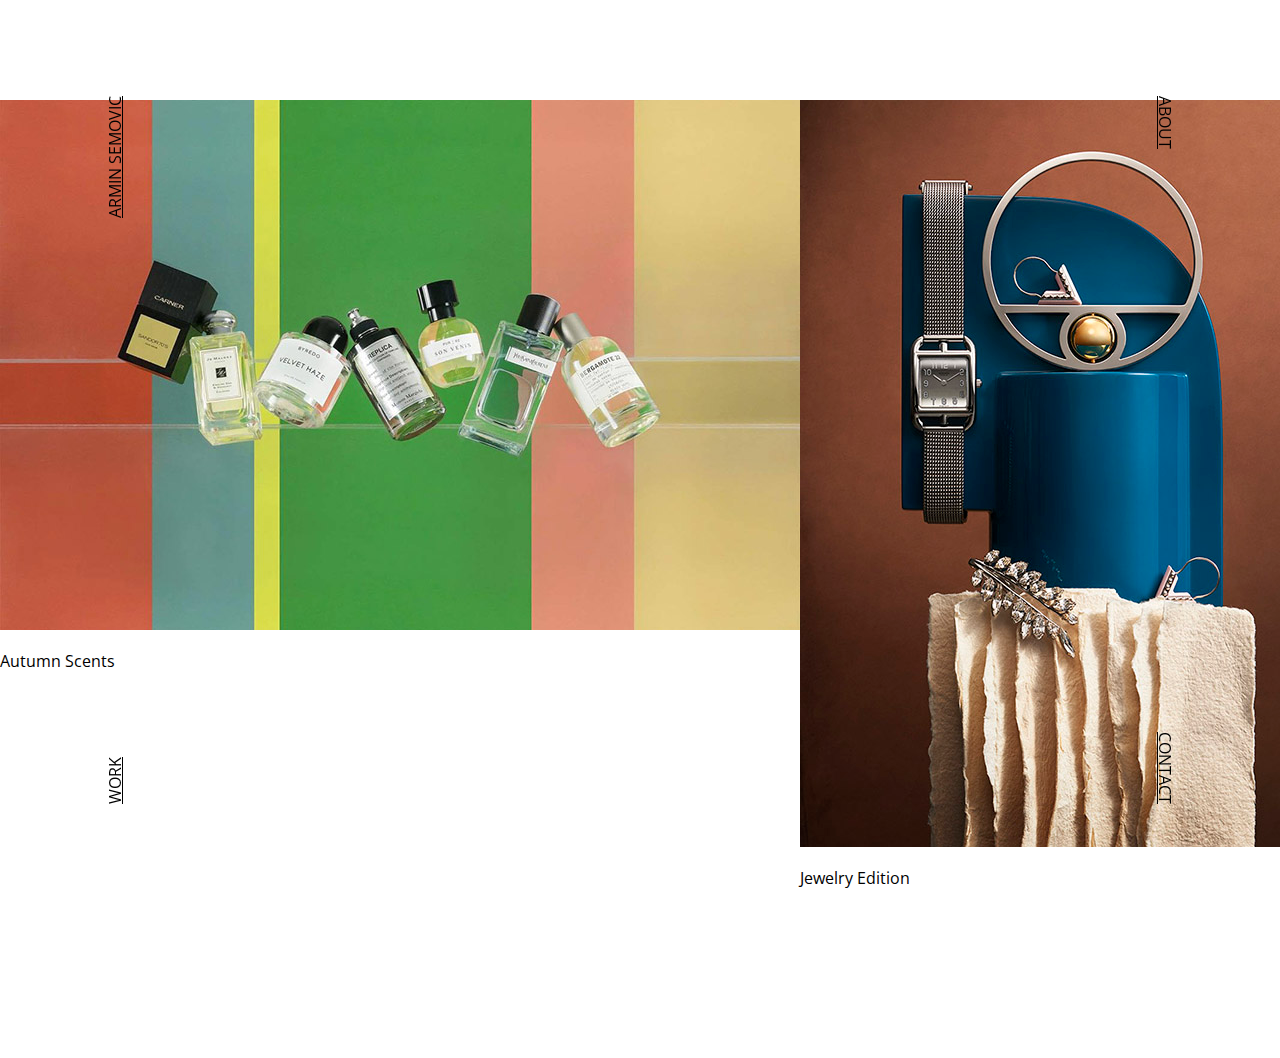
==== work.html @ 5b2fdc58 "Fixed navlinks and tried out sidescroll gallery" ====
<!DOCTYPE html>
<html lang="en">
<head>
  <meta charset="UTF-8">
  <meta name="viewport" content="width=device-width, initial-scale=1.0">
  <meta http-equiv="X-UA-Compatible" content="ie=edge">
  <title>Armin Semovic - work</title>

   <!-- Garamond font from google -->
  <link href="https://fonts.googleapis.com/css?family=Cormorant+Garamond|Open+Sans" rel="stylesheet">

  <!-- Font Awesome for icons -->
  <link rel="stylesheet" href="https://use.fontawesome.com/releases/v5.7.1/css/all.css" integrity="sha384-fnmOCqbTlWIlj8LyTjo7mOUStjsKC4pOpQbqyi7RrhN7udi9RwhKkMHpvLbHG9Sr" crossorigin="anonymous">

  <link rel="icon" type="image/png" sizes="16x16" href="images/favicon-16x16.png">
  <link rel="stylesheet" href="css/style.css">
</head>

<body class="light">
  <header>
    <div class="navbar-mobile light"> <!-- MOBILE NAVBAR -->
      <div class="logo">
        <h1>A.S.</h1>
      </div>

      <div class="hamburger">
        <object type="image/svg+xml" data="svg/hamburger_nav.svg">Your browser does not support SVGs</object>
      </div>
    </div>
	
    <div class="navbar-desktop"> <!-- DESKTOP NAVBAR -->
      <div class="nav-home">
        <a href="index.html">ARMIN SEMOVIC</a> 
      </div>
      <div class="nav-work">
        <a href="work.html">WORK</a> 
      </div>
      <div class="nav-about">
        <a href="index.html">ABOUT</a> 
      </div>
      <div class="nav-contact">
        <a href="index.html">CONTACT</a> 
      </div>
    </div>
  </header>

  <main>

    <div class="gallery">
      <div class="gallery-image">
        <img src="images/parfume_bottles.png" alt="Perfume bottles">
        <p>Autumn Scents</p>
      </div>

      <div class="gallery-image">
        <img src="images/1806_Plaza16486.jpg" alt="Display of jewelry">
        <p>Jewelry Edition</p>
      </div>

      <div class="gallery-image">
        <img src="images/cover_grroming.png" alt="Grooming handsome man">
        <p>The Skin You're In</p>
      </div>

      <div class="gallery-image">
        <img src="images/winter_products 2.png" alt="Winter products">
        <p>Winter Essentials</p>
      </div>

      <div class="gallery-image">
        <img src="" alt="">
        <p></p>
      </div>

      <div class="gallery-image">
        <img src="" alt="">
        <p></p>
      </div>

      <div class="gallery-image">
        <img src="" alt="">
        <p></p>
      </div>

      <div class="gallery-image">
        <img src="" alt="">
        <p></p>
      </div>
    </div>

    <section> <!--DESKTOP ONLY-->
      <div>
        <div></div>
        <div></div>
        <div></div>
        <div></div>
        <div></div>
      </div>
    </section>

    <section> <!--DESKTOP ONLY-->
      <div>
        <div></div>
        <div></div>
        <div></div>
        <div></div>
      </div>
    </section>

  </main>
</body>
</html>
---- css/style.css ----
.dark h1, .dark h2, .dark h3, .dark h4 {
  color: #ffffff;
  font-family: "Cormorant Garamond", serif;
  margin: 0;
}
.dark p, .dark a {
  color: #ffffff;
  font-family: "Open Sans", sans-serif;
}

.light h1, .light h2, .light h3, .light h4 {
  color: #000000;
  font-family: "Cormorant Garamond", serif;
  margin: 0;
}
.light p, .light a {
  color: #000000;
  font-family: "Open Sans", sans-serif;
}

.namesplash {
  display: none;
  font-size: 4rem;
  margin: 400px auto 600px;
  text-align: center;
}
.namesplash .subsplash {
  font-size: 1rem;
}

.image-caption {
  align-items: center;
  background-color: rgba(0, 0, 0, 0.6);
  display: flex;
  justify-content: center;
  position: absolute;
  top: 50%;
  left: 7.5%;
  line-height: 4rem;
  width: 85%;
}
.image-caption h2 {
  font-size: 2.5rem;
  text-align: center;
}

.text-block {
  margin: 200px 3rem 100px;
}
.text-block .sub-heading {
  font-size: 2rem;
}

.contact-info {
  margin: 50px 0;
  text-align: center;
}

.contact {
  margin-bottom: 40px;
}

.contact-miniheading {
  font-size: 1.3rem;
}

.contact-prompt {
  display: none;
}

i.fab.fa-instagram {
  color: #ffffff;
  font-size: 2rem;
  margin: 0.5rem;
}

.dark {
  background: url(../images/leather_background.jpg) center fixed;
  background-size: cover;
}

.captioned-image {
  margin-bottom: 150px;
  position: relative;
  text-align: center;
  width: 100%;
}
.captioned-image img {
  width: 100%;
}

.contact-image {
  margin: 0 auto;
  width: 55%;
}
.contact-image img {
  height: 100%;
  width: 100%;
}

.gallery {
  display: flex;
  flex-wrap: nowrap;
  overflow-x: auto;
}
.gallery .galleryimage {
  flex: 0 0 auto;
}

.navbar-mobile {
  background-color: black;
  display: flex;
  align-items: flex-end;
  justify-content: space-between;
  height: 150px;
}
.navbar-mobile .logo {
  font-size: 1.2rem;
  padding: 1rem 0.8rem;
}
.navbar-mobile .hamburger {
  filter: invert(1);
  height: 70px;
  width: 70px;
  padding: 0 0.1rem;
}

.navbar-mobile.light {
  background-color: white;
}
.navbar-mobile.light .hamburger {
  filter: invert(0);
}

.navbar-desktop {
  display: none;
}
.navbar-desktop div {
  margin: 0;
  position: fixed;
  width: 150px;
}

.nav-home {
  transform: rotate(270deg);
  top: 160px;
  left: 40px;
  text-align: right;
}

.nav-about {
  transform: rotate(90deg);
  top: 160px;
  right: 40px;
  text-align: left;
}

.nav-work {
  transform: rotate(270deg);
  bottom: 160px;
  left: 40px;
  text-align: left;
}

.nav-contact {
  transform: rotate(90deg);
  bottom: 160px;
  right: 40px;
  text-align: right;
}

body {
  margin: 0;
}

main {
  width: 100%;
}

@media (min-width: 768px) {
  main {
    padding-top: 100px;
  }

  .navbar-mobile {
    padding: 0 2%;
  }

  .image-caption {
    left: 12.5%;
    width: 75%;
  }
  .image-caption h2 {
    font-size: 2.8rem;
  }

  .captioned-image {
    width: 55%;
    margin: 0 auto 150px;
  }

  .contact-info {
    margin: 20px auto 100px;
  }

  .contact-image {
    width: 55%;
  }

  .text-block {
    display: flex;
    flex-wrap: wrap;
    margin: 100px auto;
    width: 55%;
  }
  .text-block .sub-heading {
    font-size: 2rem;
    width: 100%;
  }
  .text-block .bio {
    width: 60%;
  }
  .text-block .clients {
    margin-left: 10%;
    width: 30%;
  }

  .contact-info .contact-miniheading {
    font-size: 1.6rem;
  }
}
@media (min-width: 1200px) {
  .logo, .hamburger {
    display: none !important;
  }

  .navbar-mobile {
    display: none;
  }

  .navbar-desktop {
    display: block;
  }

  .namesplash {
    display: block;
  }

  .arrowdown {
    display: block;
    margin: 200px auto 0;
    width: 200px;
  }

  .captioned-image {
    width: 35%;
    margin: 0 auto 220px;
  }

  .contact-image {
    display: none;
  }

  .contact-prompt {
    display: block;
  }
}

/*# sourceMappingURL=style.css.map */
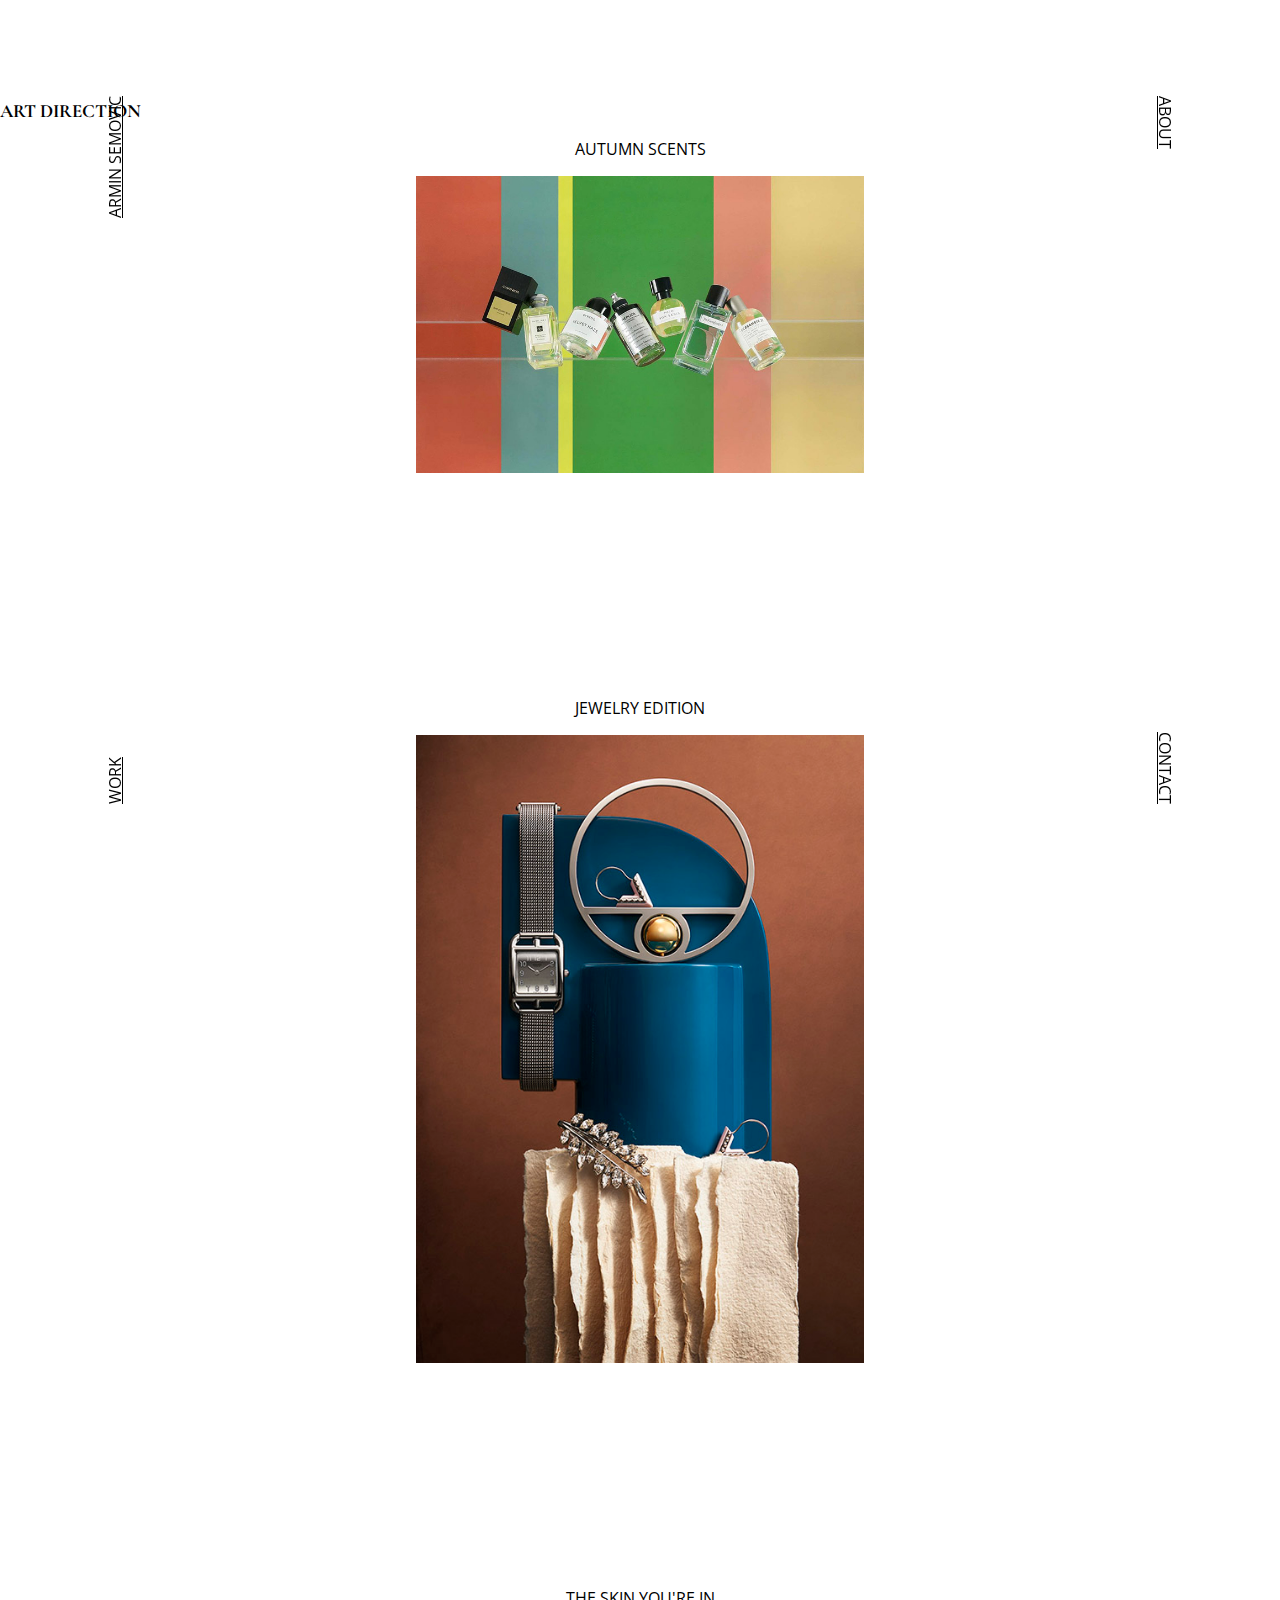
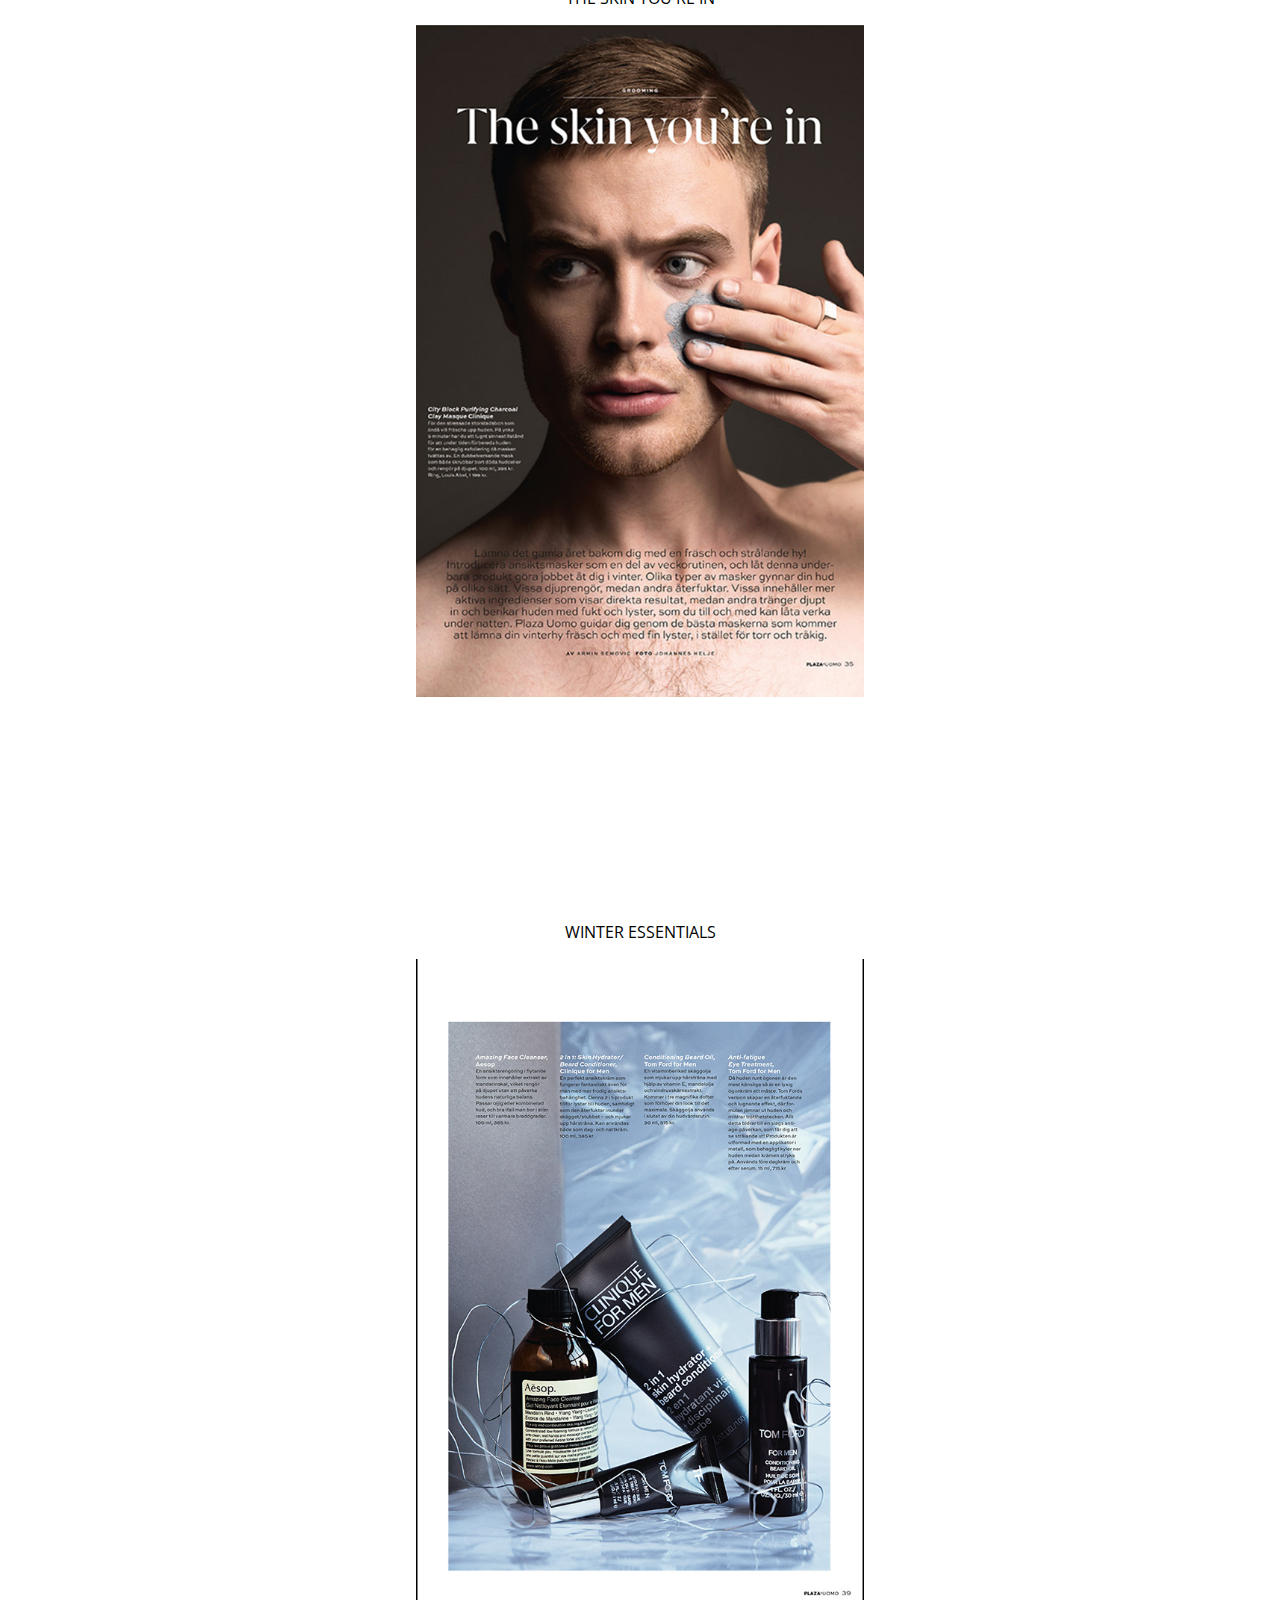
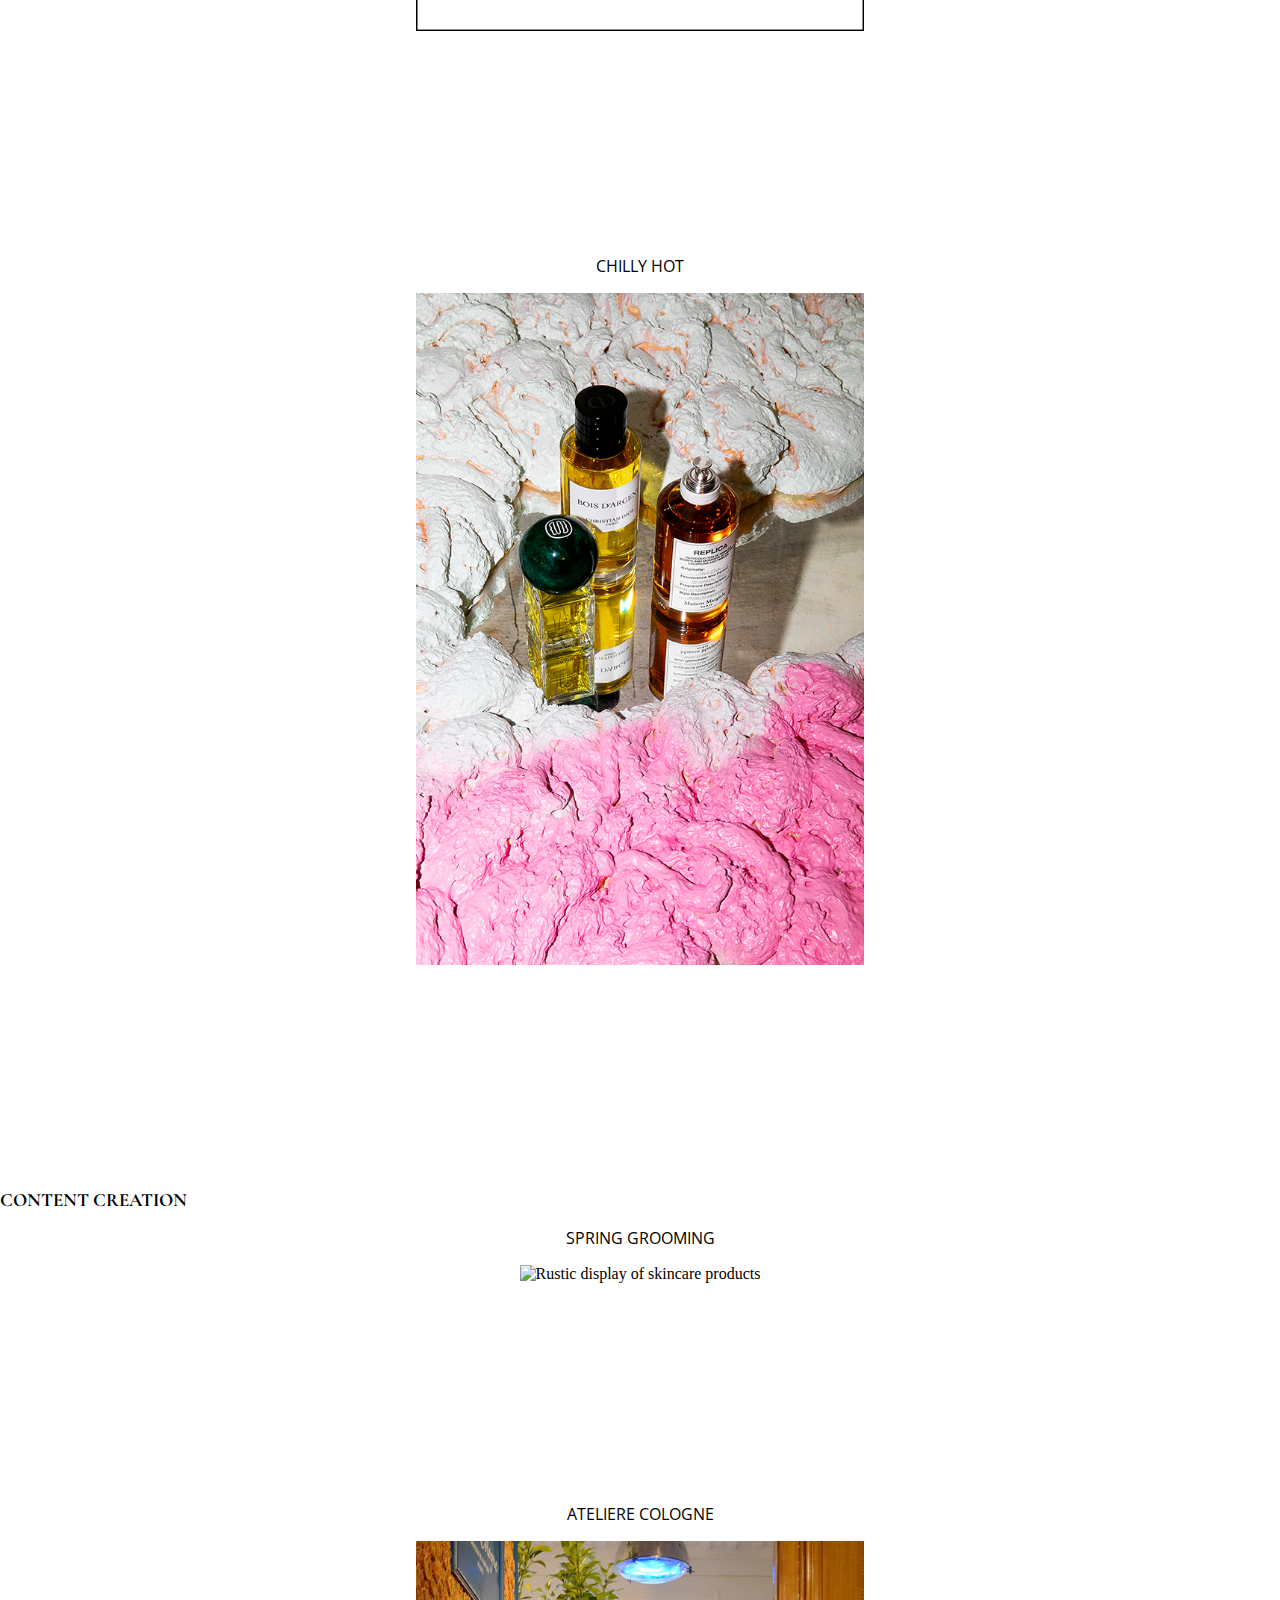
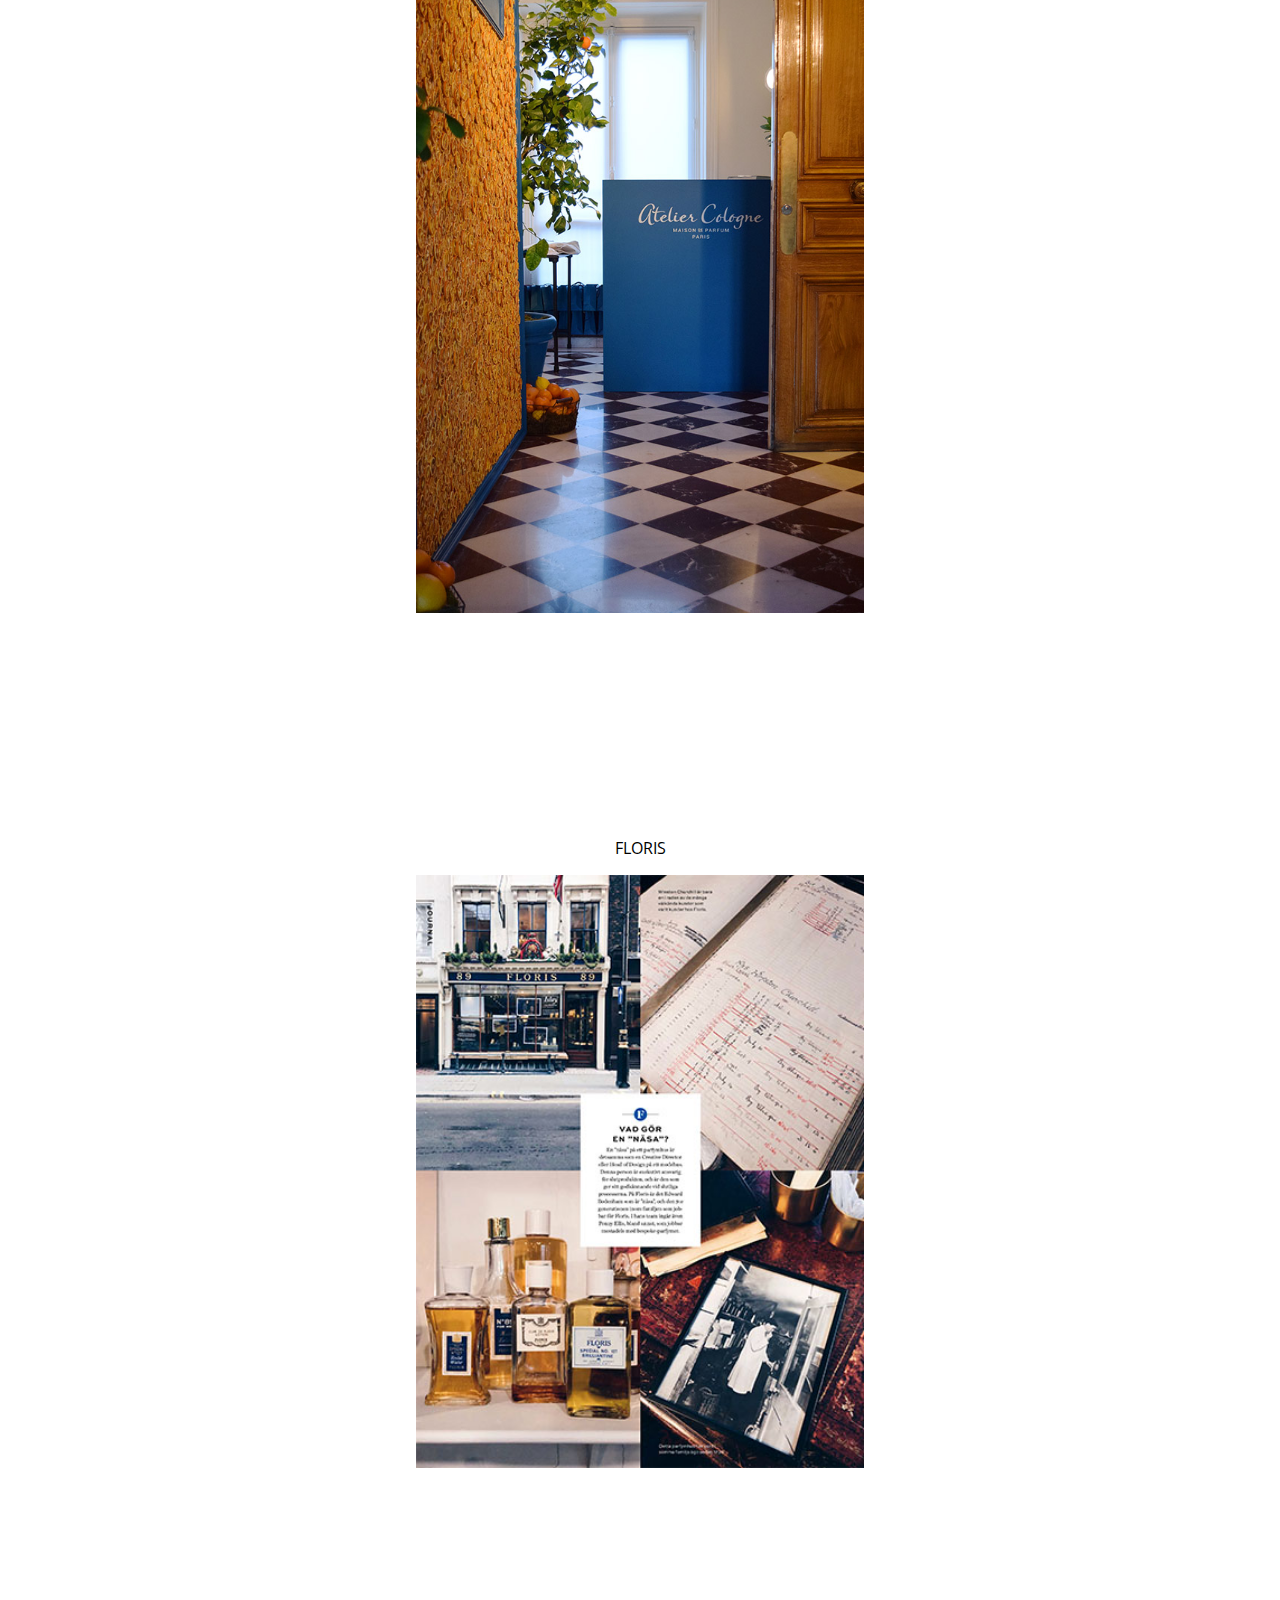
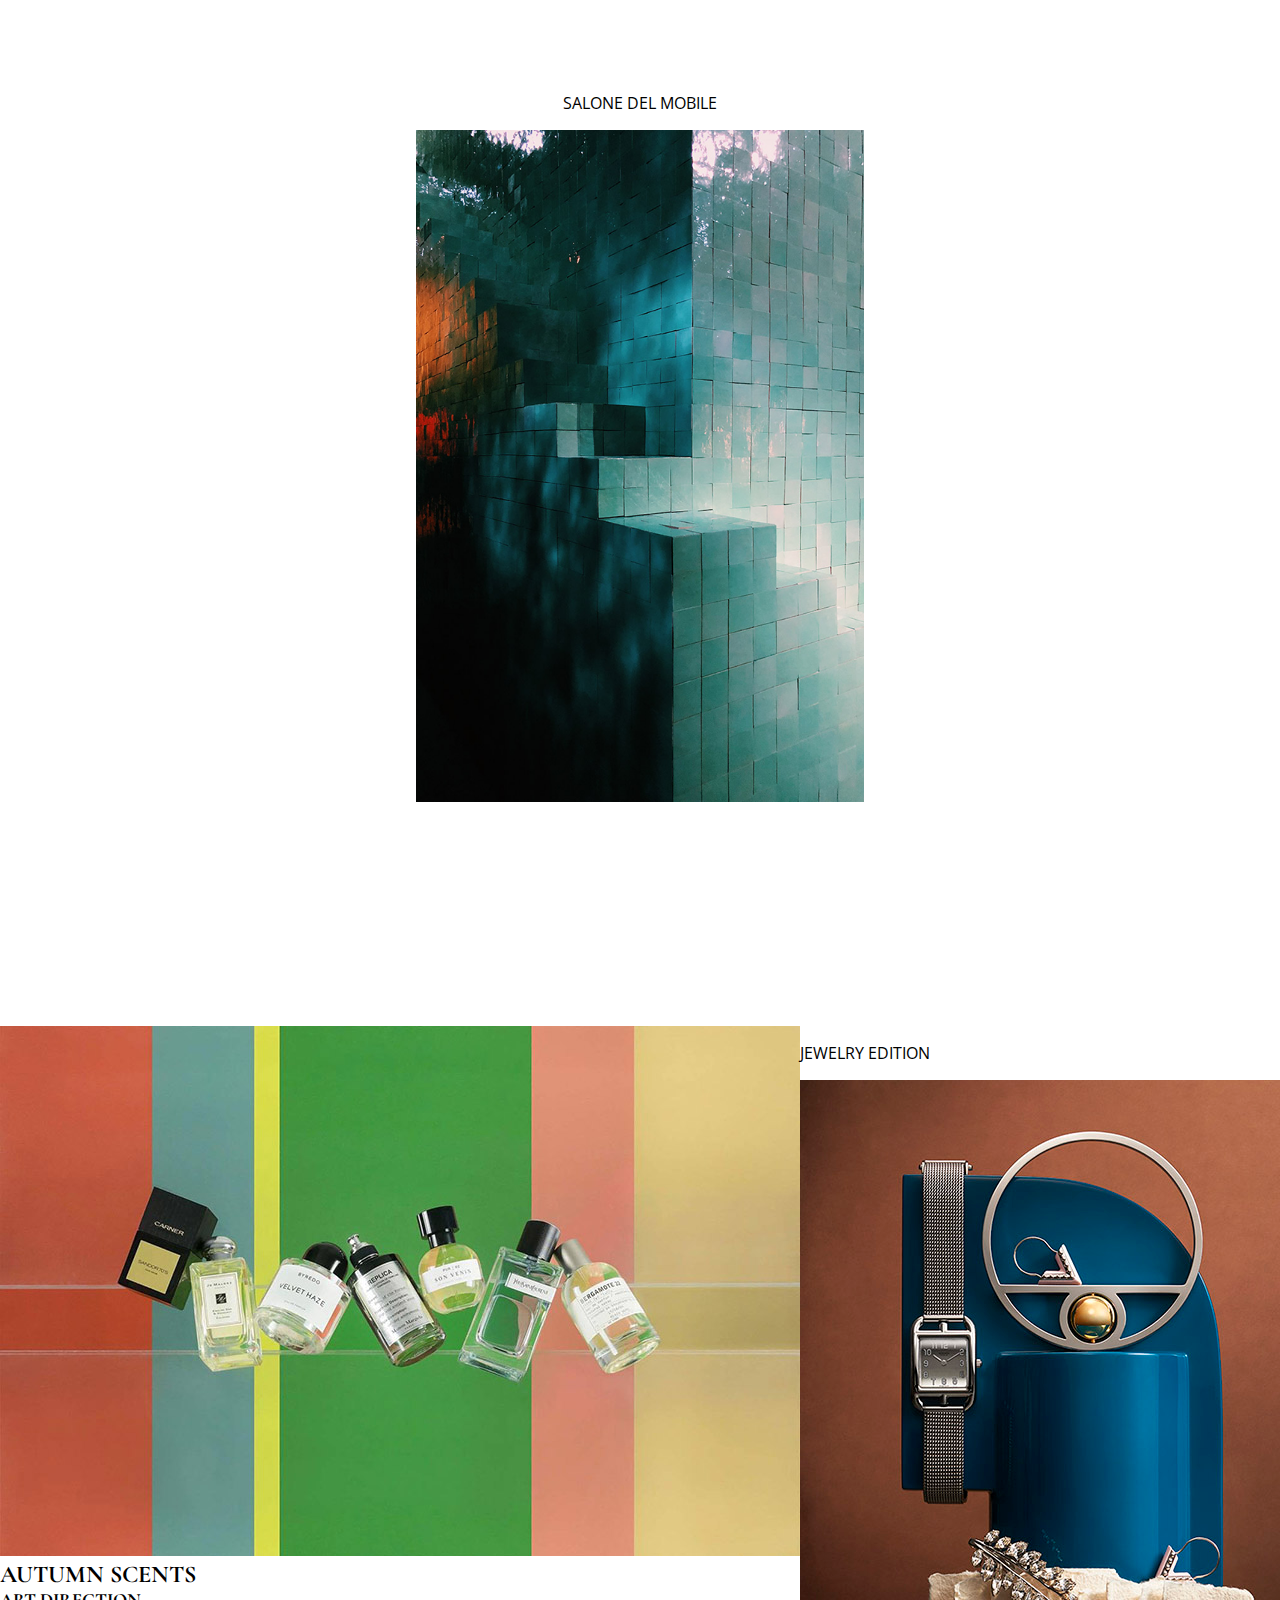
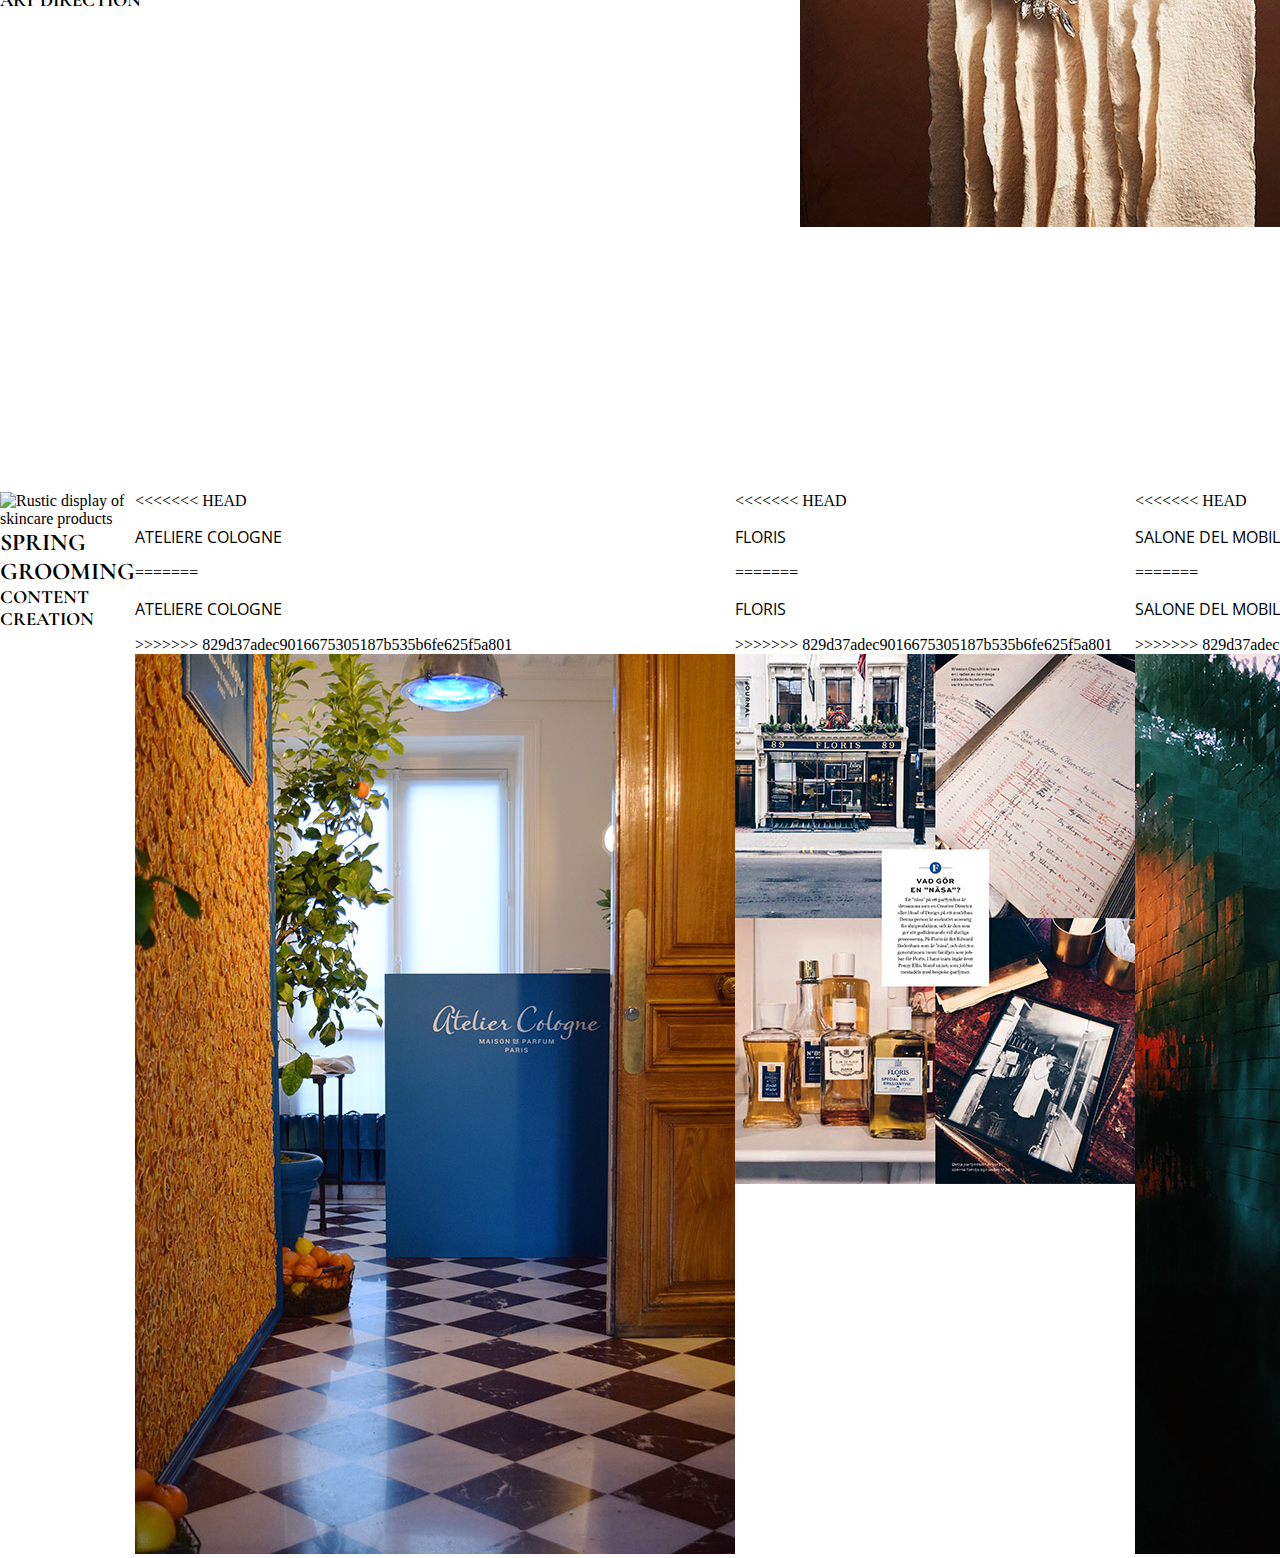
==== commit 734ff94f: "merge" ====
--- a/work.html
+++ b/work.html
@@ -45,66 +45,136 @@
   </header>
 
   <main>
+    <section class="mobile-images"> <!--MOBILE/TABLET-->
 
-    <div class="gallery">
+      <div class="container">
+        <div class="postgroup">
+          <h3 class="groupname endline"><span>ART DIRECTION</span></h3>
+        </div>
+      </div>
+
+      <div class="captioned-image">
+        <p class="thumb-caption">AUTUMN SCENTS</p>
+        <img src="images/parfume_bottles.png" alt="Perfume bottles">
+      </div>
+      <div class="captioned-image">
+        <p class="thumb-caption">JEWELRY EDITION</p>
+        <img src="images/1806_Plaza16486.jpg" alt="Display of jewelry">
+      </div>
+      <div class="captioned-image">
+        <p class="thumb-caption">THE SKIN YOU'RE IN</p>
+        <img src="images/cover_grroming.png" alt="Grooming handsome man">
+      </div>
+      <div class="captioned-image">
+        <p class="thumb-caption">WINTER ESSENTIALS</p>
+        <img src="images/winter_products 2.png" alt="Winter products">
+      </div>
+      <div class="captioned-image">
+        <p class="thumb-caption">CHILLY HOT</p>
+        <img src="images/eau-1.png" alt="Perfume displayed in foam">
+      </div>
+
+      <div class="container">
+        <div class="postgroup">
+          <h3 class="groupname endline"><span>CONTENT CREATION</span></h3>
+        </div>
+      </div>
+
+      <div class="captioned-image">
+        <p class="thumb-caption">SPRING GROOMING</p>
+        <img src="images/spring_grooming.jpg" alt="Rustic display of skincare products">
+      </div>
+      <div class="captioned-image">
+        <p class="thumb-caption">ATELIERE COLOGNE</p>
+        <img src="images/ateliere_cologne_entre.png" alt="Hallway with perfume box">
+      </div>
+      <div class="captioned-image">
+        <p class="thumb-caption">FLORIS</p>
+        <img src="images/floris_cover.png" alt="Magazine cover for Floris">
+      </div>
+      <div class="captioned-image">
+        <p class="thumb-caption">SALONE DEL MOBILE</p>
+        <img src="images/hermes1.png" alt="Tiled corner stairs">
+      </div>
+
+    </section>
+
+
+    <section class="gallery"> <!--DESKTOP ONLY-->
       <div class="gallery-image">
         <img src="images/parfume_bottles.png" alt="Perfume bottles">
-        <p>Autumn Scents</p>
+        <h2 class="gallery-heading">AUTUMN SCENTS</h2>
+        <h3 class="groupname">ART DIRECTION</h3>
+      </div>
+
+      <div class="gallery-image down">
+        <p class="gallery-caption endline"><span>JEWELRY EDITION</span></p>
+        <img src="images/1806_Plaza16486.jpg" alt="Display of jewelry">
       </div>
 
       <div class="gallery-image">
-        <img src="images/1806_Plaza16486.jpg" alt="Display of jewelry">
-        <p>Jewelry Edition</p>
+<<<<<<< HEAD
+        <p class="gallery-caption endline"><span>THE SKIN YOU'RE IN</span></p>
+=======
+        <p class="gallery-caption">THE SKIN YOU'RE IN</p>
+>>>>>>> 829d37adec9016675305187b535b6fe625f5a801
+        <img src="images/cover_grroming.png" alt="Grooming handsome man">
+      </div>
+
+      <div class="gallery-image down">
+<<<<<<< HEAD
+        <p class="gallery-caption endline"><span>WINTER ESSENTIALS</span></p>
+=======
+        <p class="gallery-caption">WINTER ESSENTIALS</p>
+>>>>>>> 829d37adec9016675305187b535b6fe625f5a801
+        <img src="images/winter_products 2.png" alt="Winter products">
       </div>
 
       <div class="gallery-image">
-        <img src="images/cover_grroming.png" alt="Grooming handsome man">
-        <p>The Skin You're In</p>
+<<<<<<< HEAD
+        <p class="gallery-caption endline"><span>CHILLY HOT</span></p>
+=======
+        <p class="gallery-caption">CHILLY HOT</p>
+>>>>>>> 829d37adec9016675305187b535b6fe625f5a801
+        <img src="images/eau-1.png" alt="Perfume displayed in foam">
+      </div>
+
+    </section>
+
+    <section class="gallery"> <!--DESKTOP ONLY-->
+      <div class="gallery-image">
+        <img src="images/spring_grooming.jpg" alt="Rustic display of skincare products">
+        <h2 class="gallery-heading">SPRING GROOMING</h2>
+        <h3 class="groupname">CONTENT CREATION</h3>
+      </div>
+
+      <div class="gallery-image down">
+<<<<<<< HEAD
+        <p class="gallery-caption endline"><span>ATELIERE COLOGNE</span></p>
+=======
+        <p class="gallery-caption">ATELIERE COLOGNE</p>
+>>>>>>> 829d37adec9016675305187b535b6fe625f5a801
+        <img src="images/ateliere_cologne_entre.png" alt="Hallway with perfume box">
       </div>
 
       <div class="gallery-image">
-        <img src="images/winter_products 2.png" alt="Winter products">
-        <p>Winter Essentials</p>
+<<<<<<< HEAD
+        <p class="gallery-caption endline"><span>FLORIS</span></p>
+=======
+        <p class="gallery-caption">FLORIS</p>
+>>>>>>> 829d37adec9016675305187b535b6fe625f5a801
+        <img src="images/floris_cover.png" alt="Magazine cover for Floris">
       </div>
 
-      <div class="gallery-image">
-        <img src="" alt="">
-        <p></p>
+      <div class="gallery-image down">
+<<<<<<< HEAD
+        <p class="gallery-caption endline"><span>SALONE DEL MOBILE</span></p>
+=======
+        <p class="gallery-caption">SALONE DEL MOBILE</p>
+>>>>>>> 829d37adec9016675305187b535b6fe625f5a801
+        <img src="images/hermes1.png" alt="Tiled corner stairs">
       </div>
 
-      <div class="gallery-image">
-        <img src="" alt="">
-        <p></p>
-      </div>
-
-      <div class="gallery-image">
-        <img src="" alt="">
-        <p></p>
-      </div>
-
-      <div class="gallery-image">
-        <img src="" alt="">
-        <p></p>
-      </div>
-    </div>
-
-    <section> <!--DESKTOP ONLY-->
-      <div>
-        <div></div>
-        <div></div>
-        <div></div>
-        <div></div>
-        <div></div>
-      </div>
-    </section>
-
-    <section> <!--DESKTOP ONLY-->
-      <div>
-        <div></div>
-        <div></div>
-        <div></div>
-        <div></div>
-      </div>
     </section>
 
   </main>
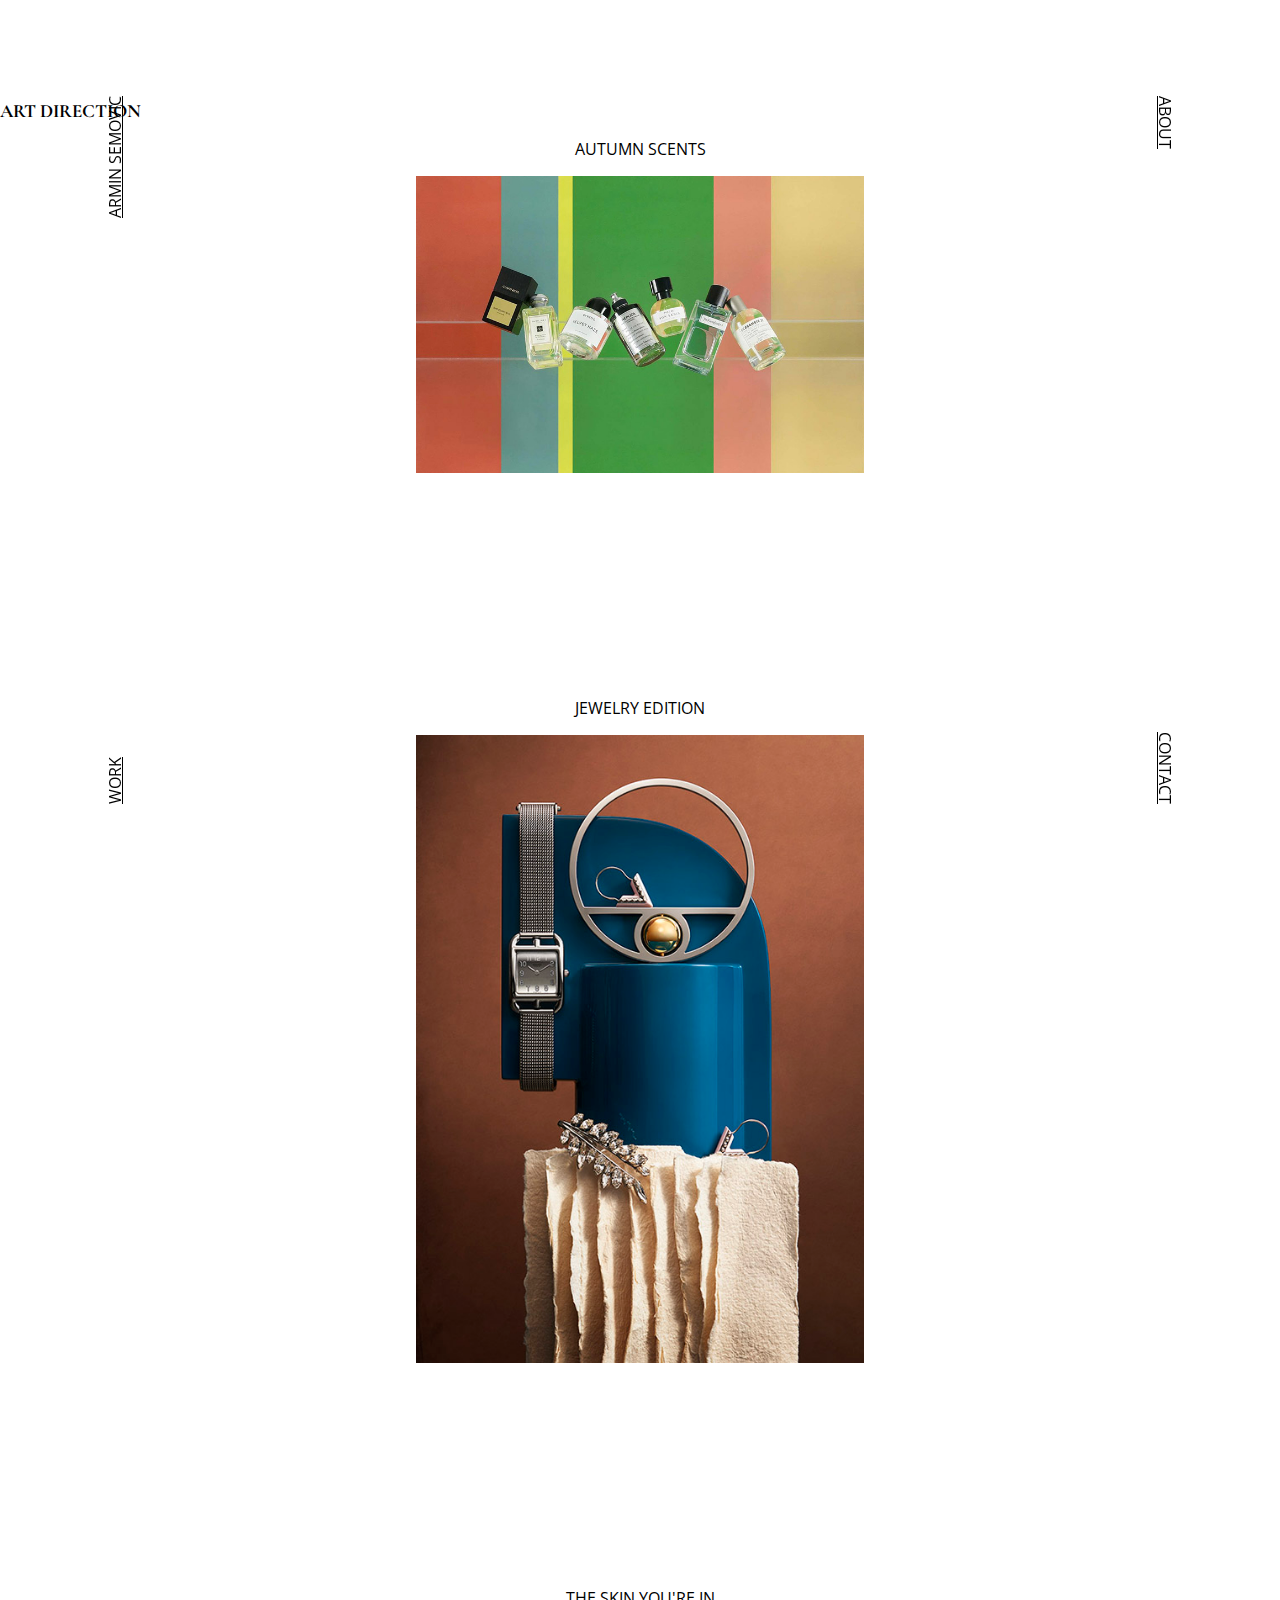
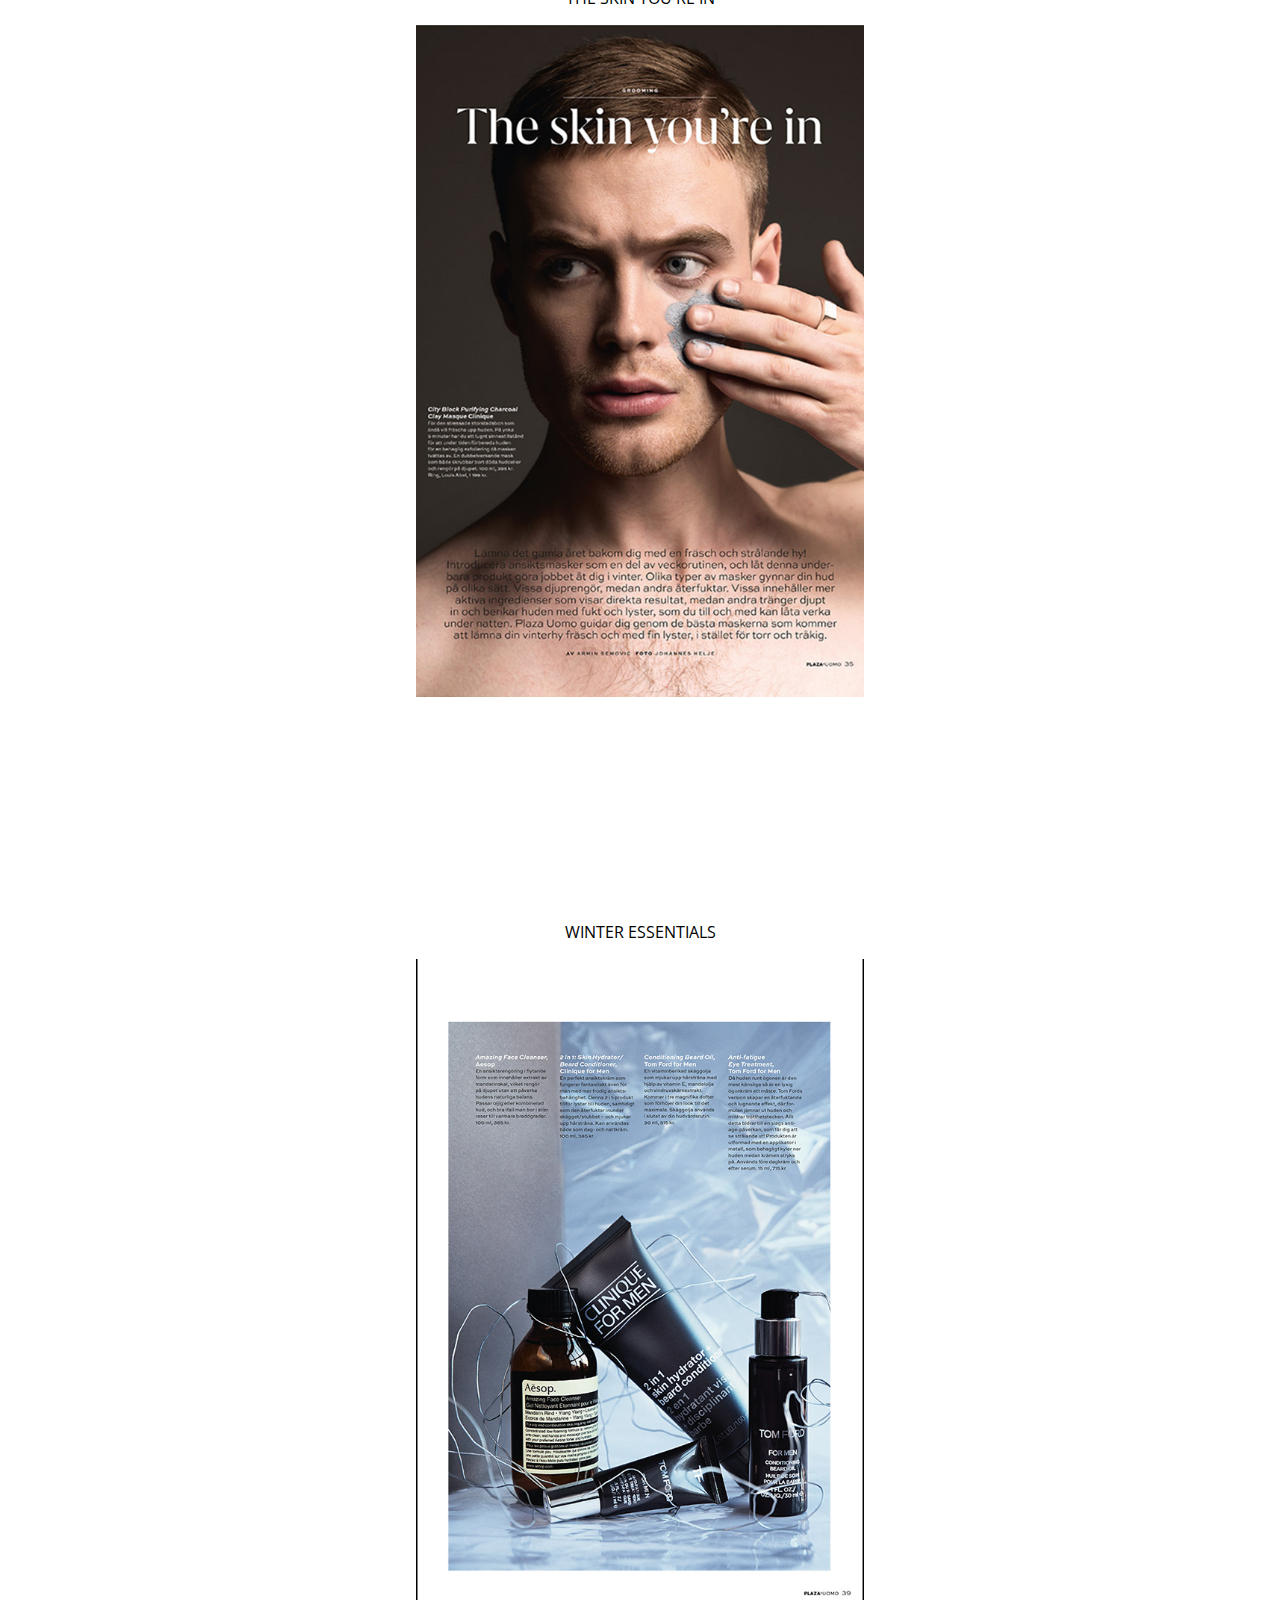
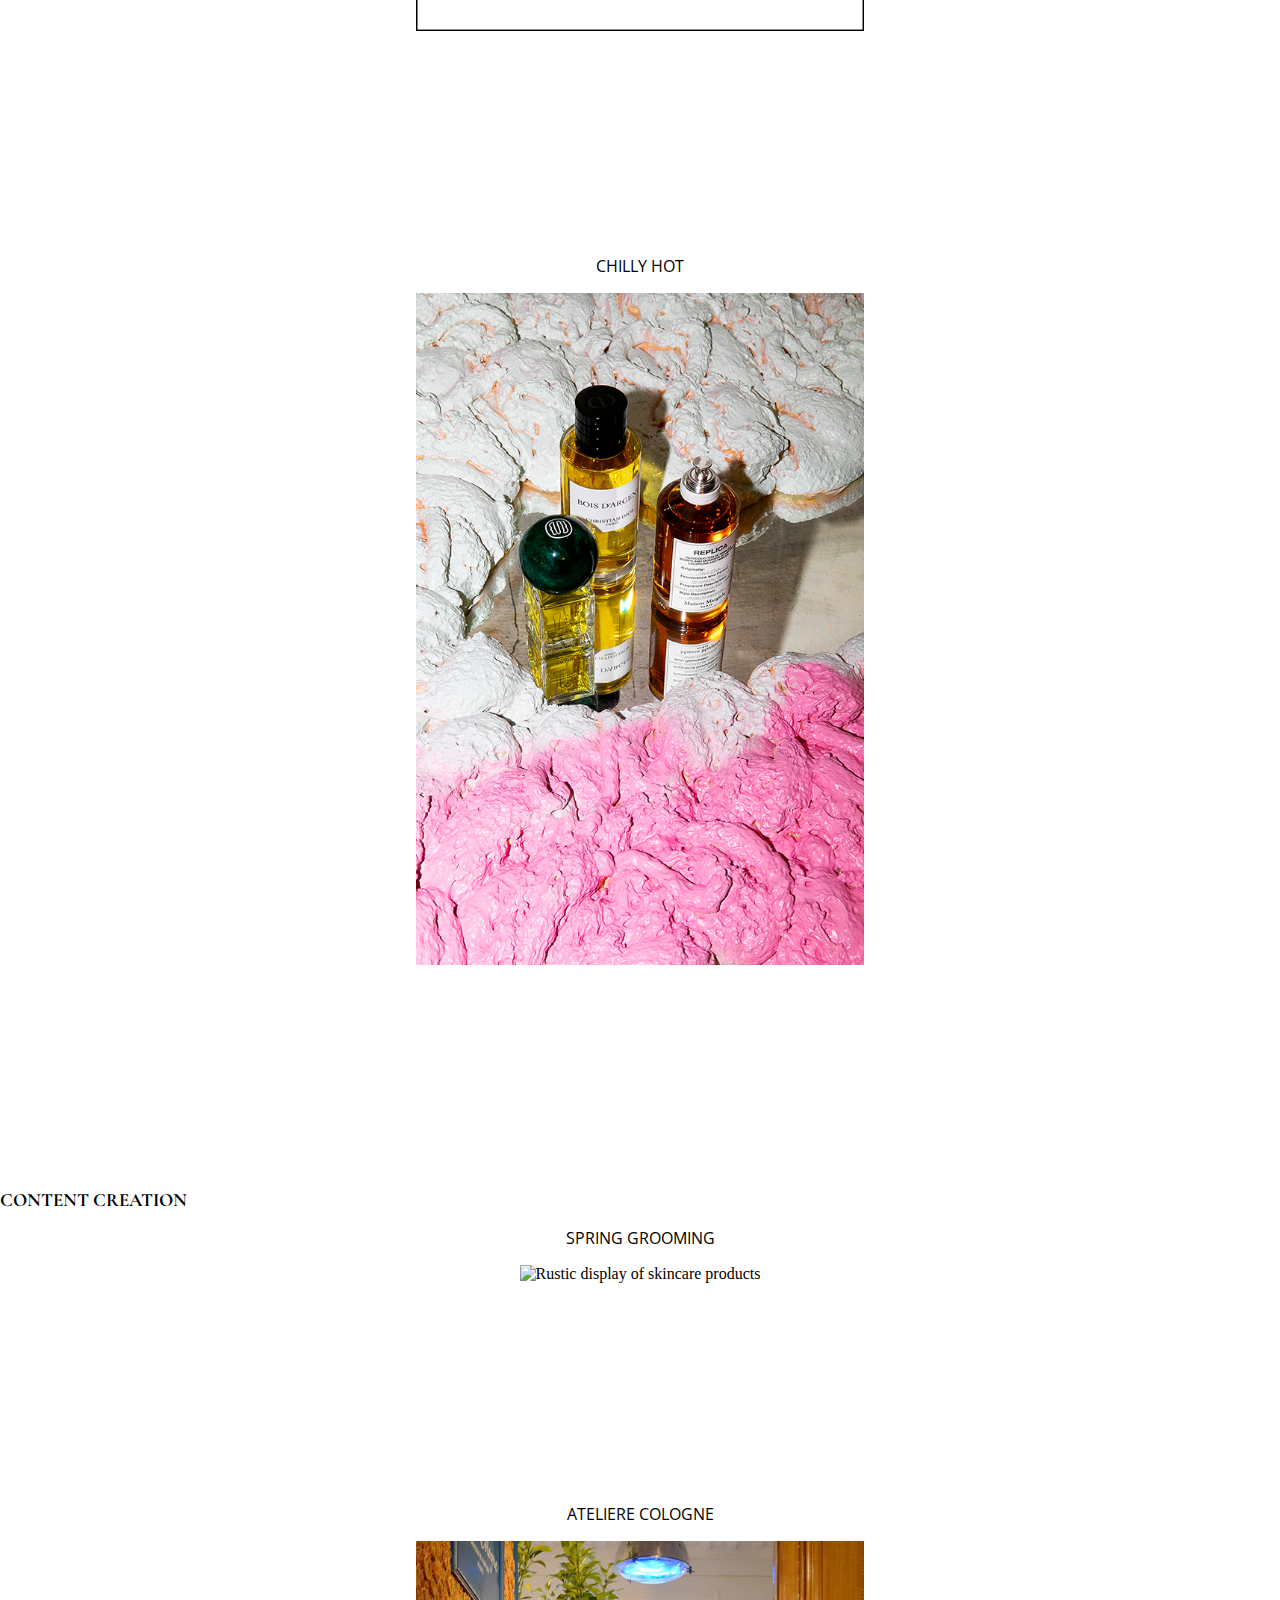
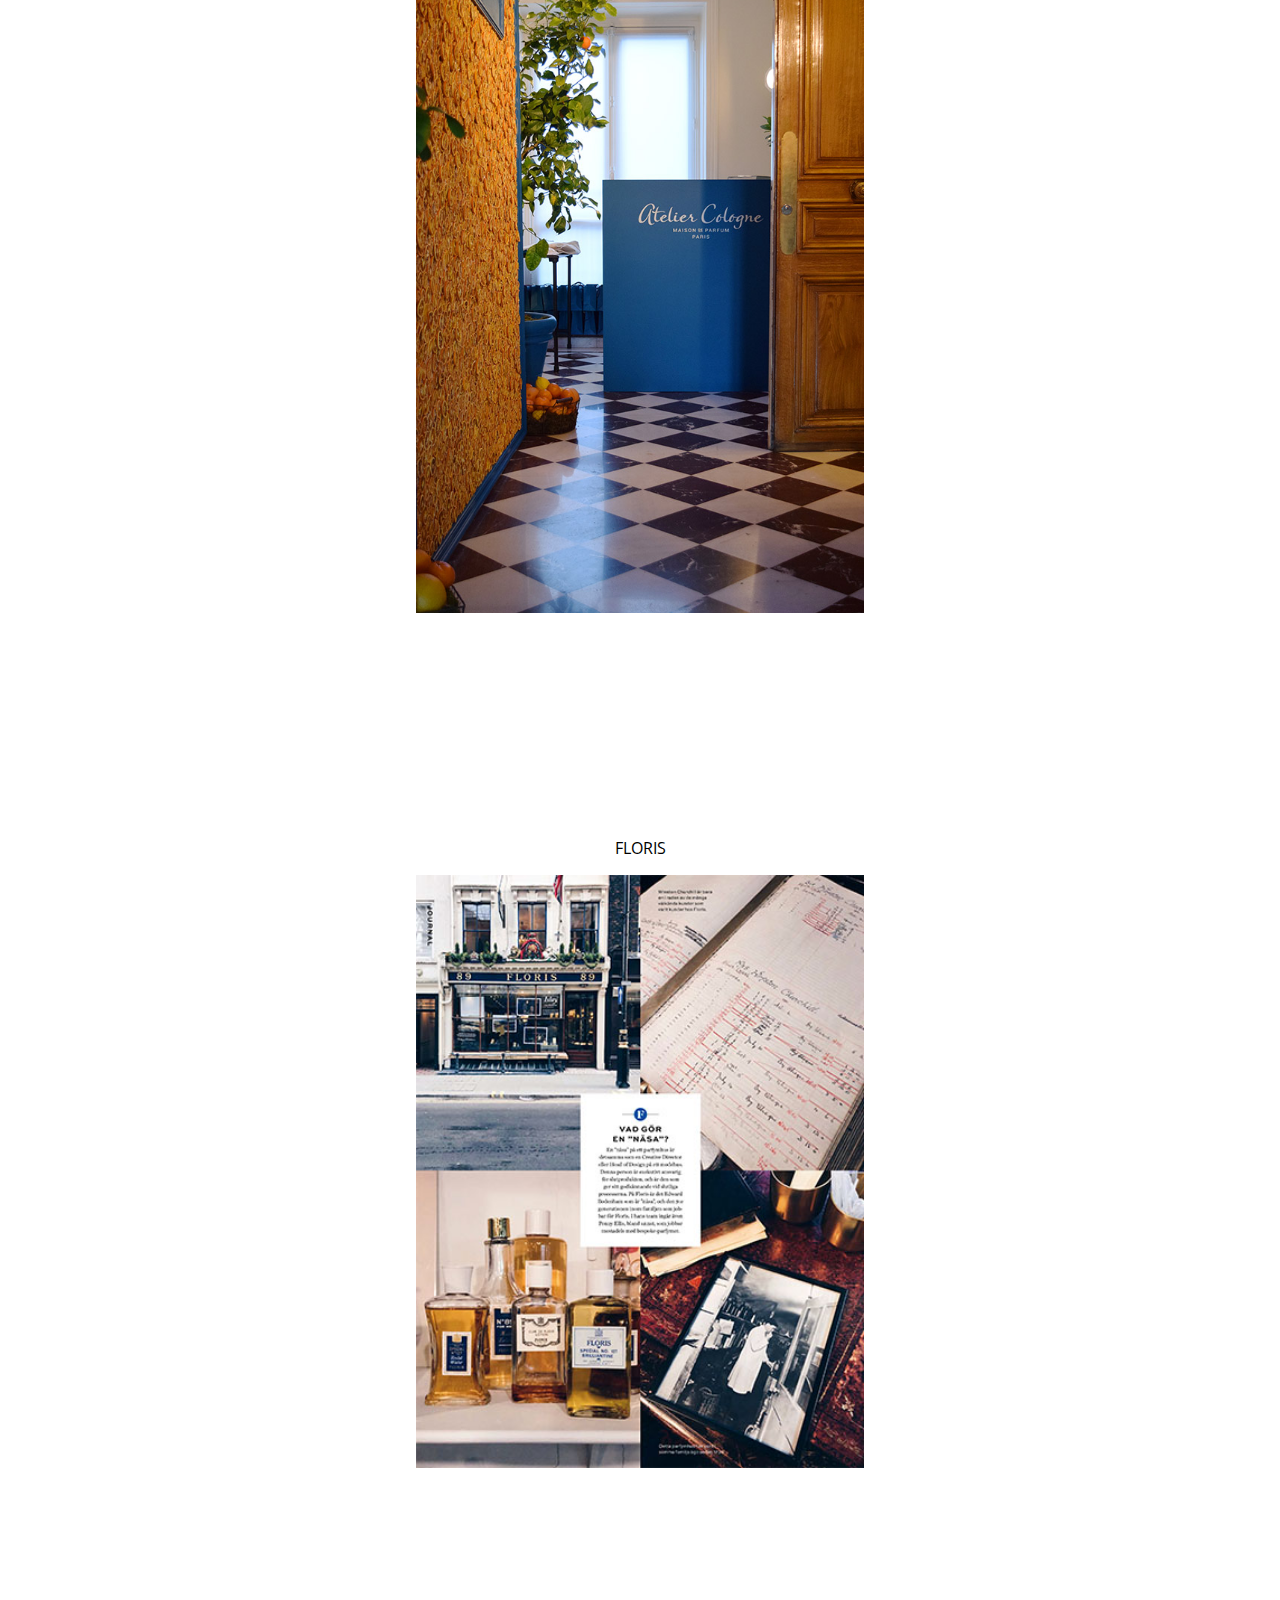
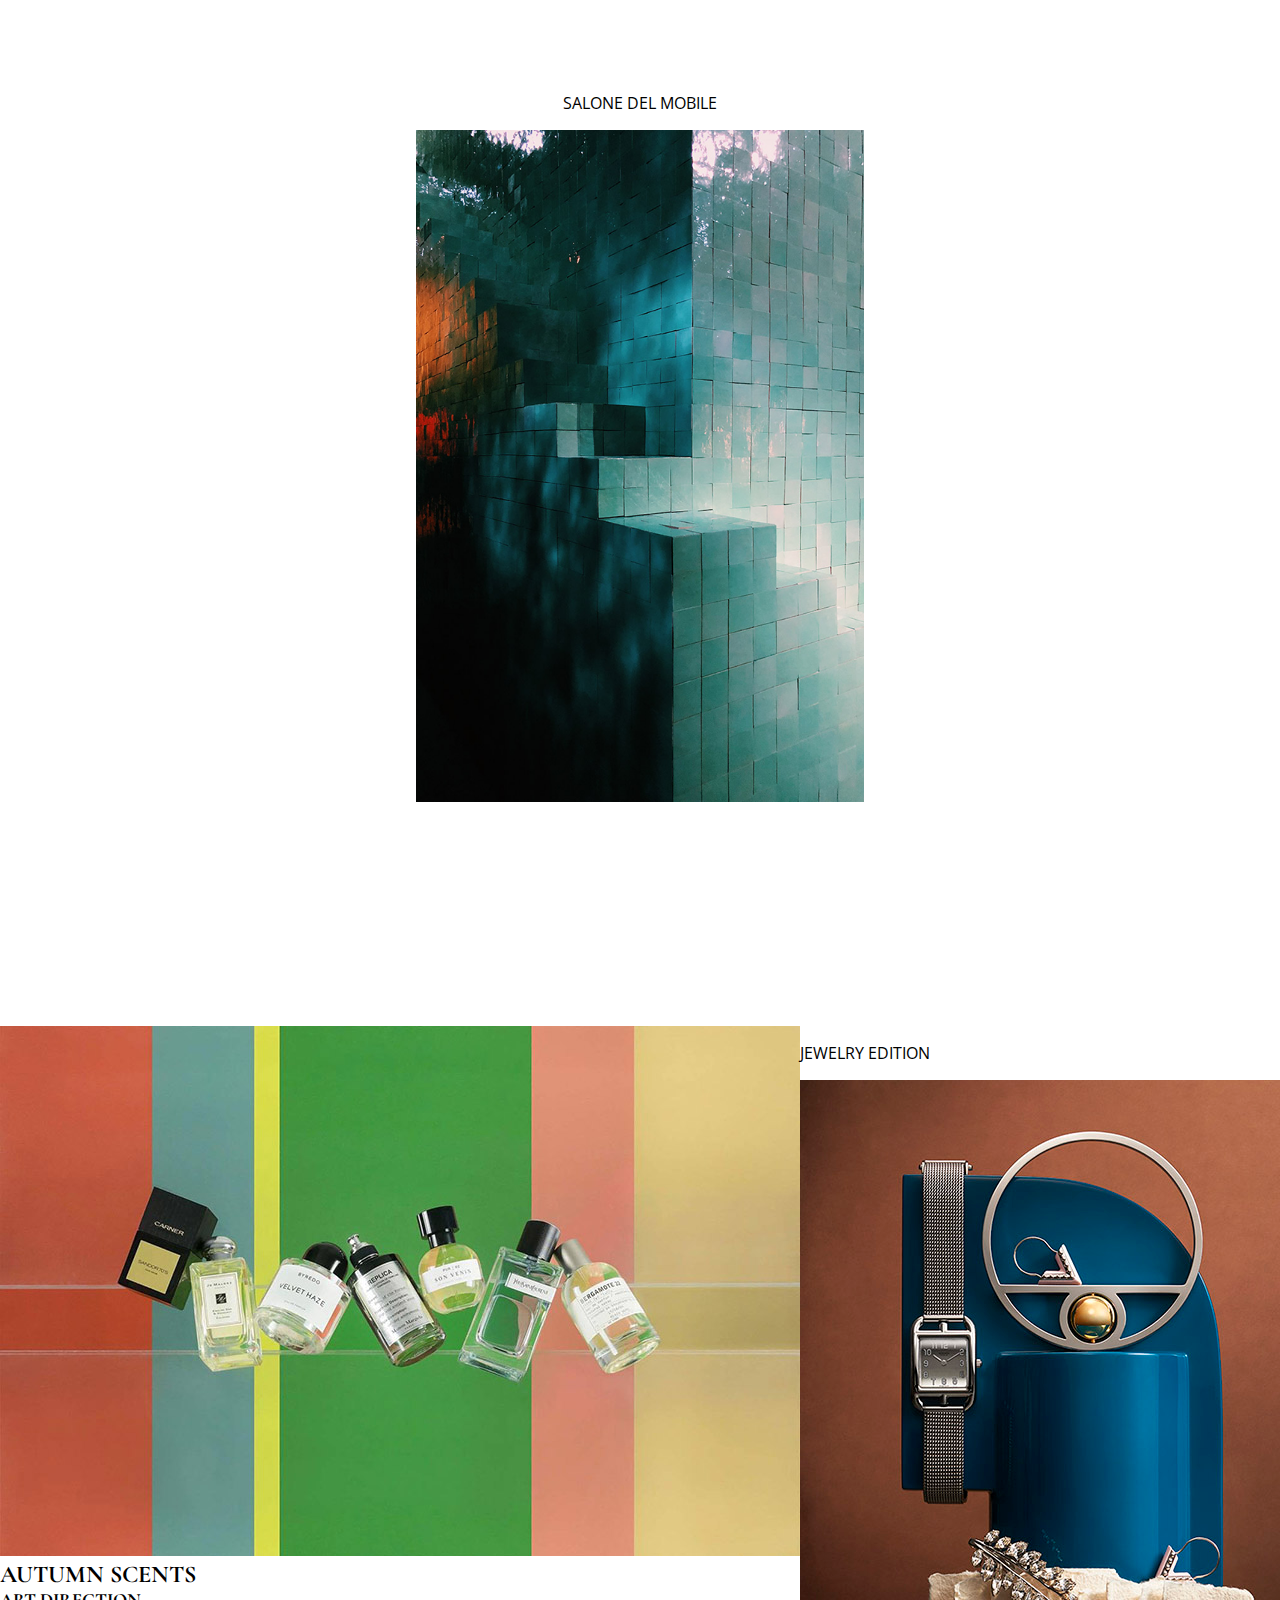
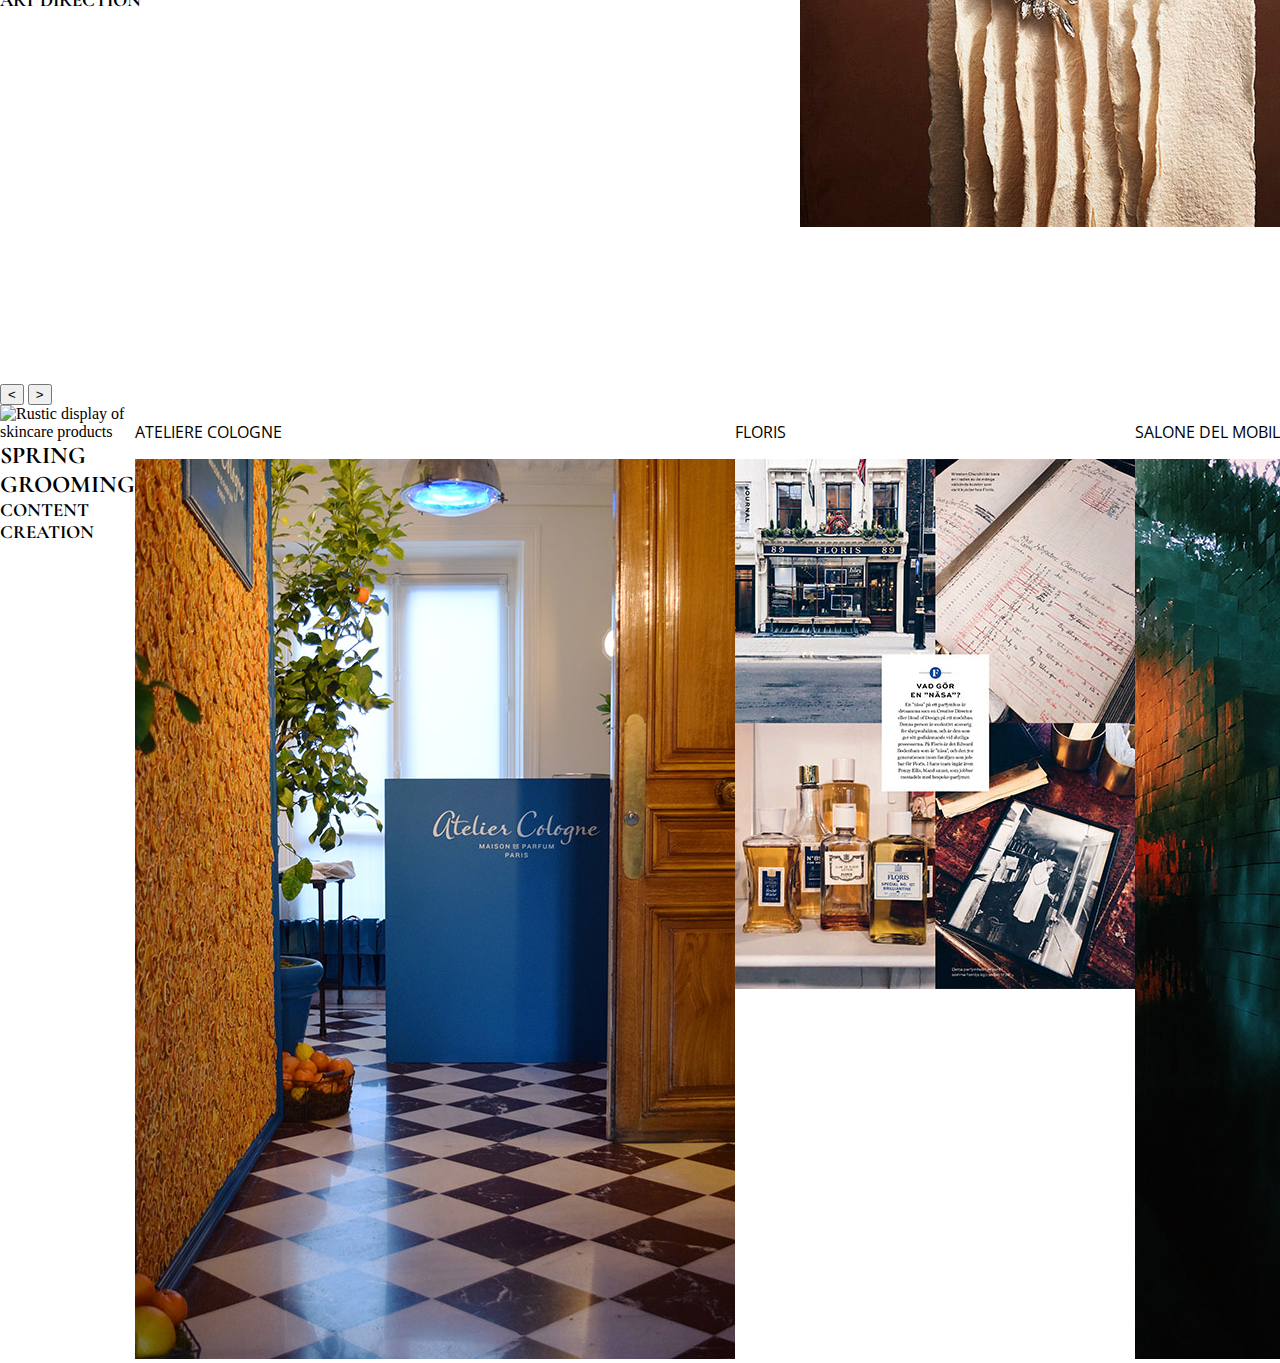
==== commit 9535806f: "Adds js for gallery scroll" ====
--- a/work.html
+++ b/work.html
@@ -100,7 +100,7 @@
     </section>
 
 
-    <section class="gallery"> <!--DESKTOP ONLY-->
+    <section class="gallery" id="gallery1"> <!--DESKTOP ONLY-->
       <div class="gallery-image">
         <img src="images/parfume_bottles.png" alt="Perfume bottles">
         <h2 class="gallery-heading">AUTUMN SCENTS</h2>
@@ -113,35 +113,28 @@
       </div>
 
       <div class="gallery-image">
-<<<<<<< HEAD
         <p class="gallery-caption endline"><span>THE SKIN YOU'RE IN</span></p>
-=======
-        <p class="gallery-caption">THE SKIN YOU'RE IN</p>
->>>>>>> 829d37adec9016675305187b535b6fe625f5a801
         <img src="images/cover_grroming.png" alt="Grooming handsome man">
       </div>
 
       <div class="gallery-image down">
-<<<<<<< HEAD
         <p class="gallery-caption endline"><span>WINTER ESSENTIALS</span></p>
-=======
-        <p class="gallery-caption">WINTER ESSENTIALS</p>
->>>>>>> 829d37adec9016675305187b535b6fe625f5a801
         <img src="images/winter_products 2.png" alt="Winter products">
       </div>
 
       <div class="gallery-image">
-<<<<<<< HEAD
         <p class="gallery-caption endline"><span>CHILLY HOT</span></p>
-=======
-        <p class="gallery-caption">CHILLY HOT</p>
->>>>>>> 829d37adec9016675305187b535b6fe625f5a801
         <img src="images/eau-1.png" alt="Perfume displayed in foam">
       </div>
 
     </section>
 
-    <section class="gallery"> <!--DESKTOP ONLY-->
+    <div class="scroll-buttons">
+      <button id="left-button"><</button>
+      <button id="right-button">></button>
+    </div>
+
+    <section class="gallery" id="gallery2"> <!--DESKTOP ONLY-->
       <div class="gallery-image">
         <img src="images/spring_grooming.jpg" alt="Rustic display of skincare products">
         <h2 class="gallery-heading">SPRING GROOMING</h2>
@@ -149,34 +142,26 @@
       </div>
 
       <div class="gallery-image down">
-<<<<<<< HEAD
         <p class="gallery-caption endline"><span>ATELIERE COLOGNE</span></p>
-=======
-        <p class="gallery-caption">ATELIERE COLOGNE</p>
->>>>>>> 829d37adec9016675305187b535b6fe625f5a801
         <img src="images/ateliere_cologne_entre.png" alt="Hallway with perfume box">
       </div>
 
       <div class="gallery-image">
-<<<<<<< HEAD
         <p class="gallery-caption endline"><span>FLORIS</span></p>
-=======
-        <p class="gallery-caption">FLORIS</p>
->>>>>>> 829d37adec9016675305187b535b6fe625f5a801
         <img src="images/floris_cover.png" alt="Magazine cover for Floris">
       </div>
 
       <div class="gallery-image down">
-<<<<<<< HEAD
         <p class="gallery-caption endline"><span>SALONE DEL MOBILE</span></p>
-=======
-        <p class="gallery-caption">SALONE DEL MOBILE</p>
->>>>>>> 829d37adec9016675305187b535b6fe625f5a801
         <img src="images/hermes1.png" alt="Tiled corner stairs">
       </div>
 
     </section>
 
   </main>
+
+  <script data-require="jquery" data-semver="2.1.1" src="//cdnjs.cloudflare.com/ajax/libs/jquery/2.1.1/jquery.min.js"></script>
+  <script src="js/script.js"></script>
+
 </body>
 </html>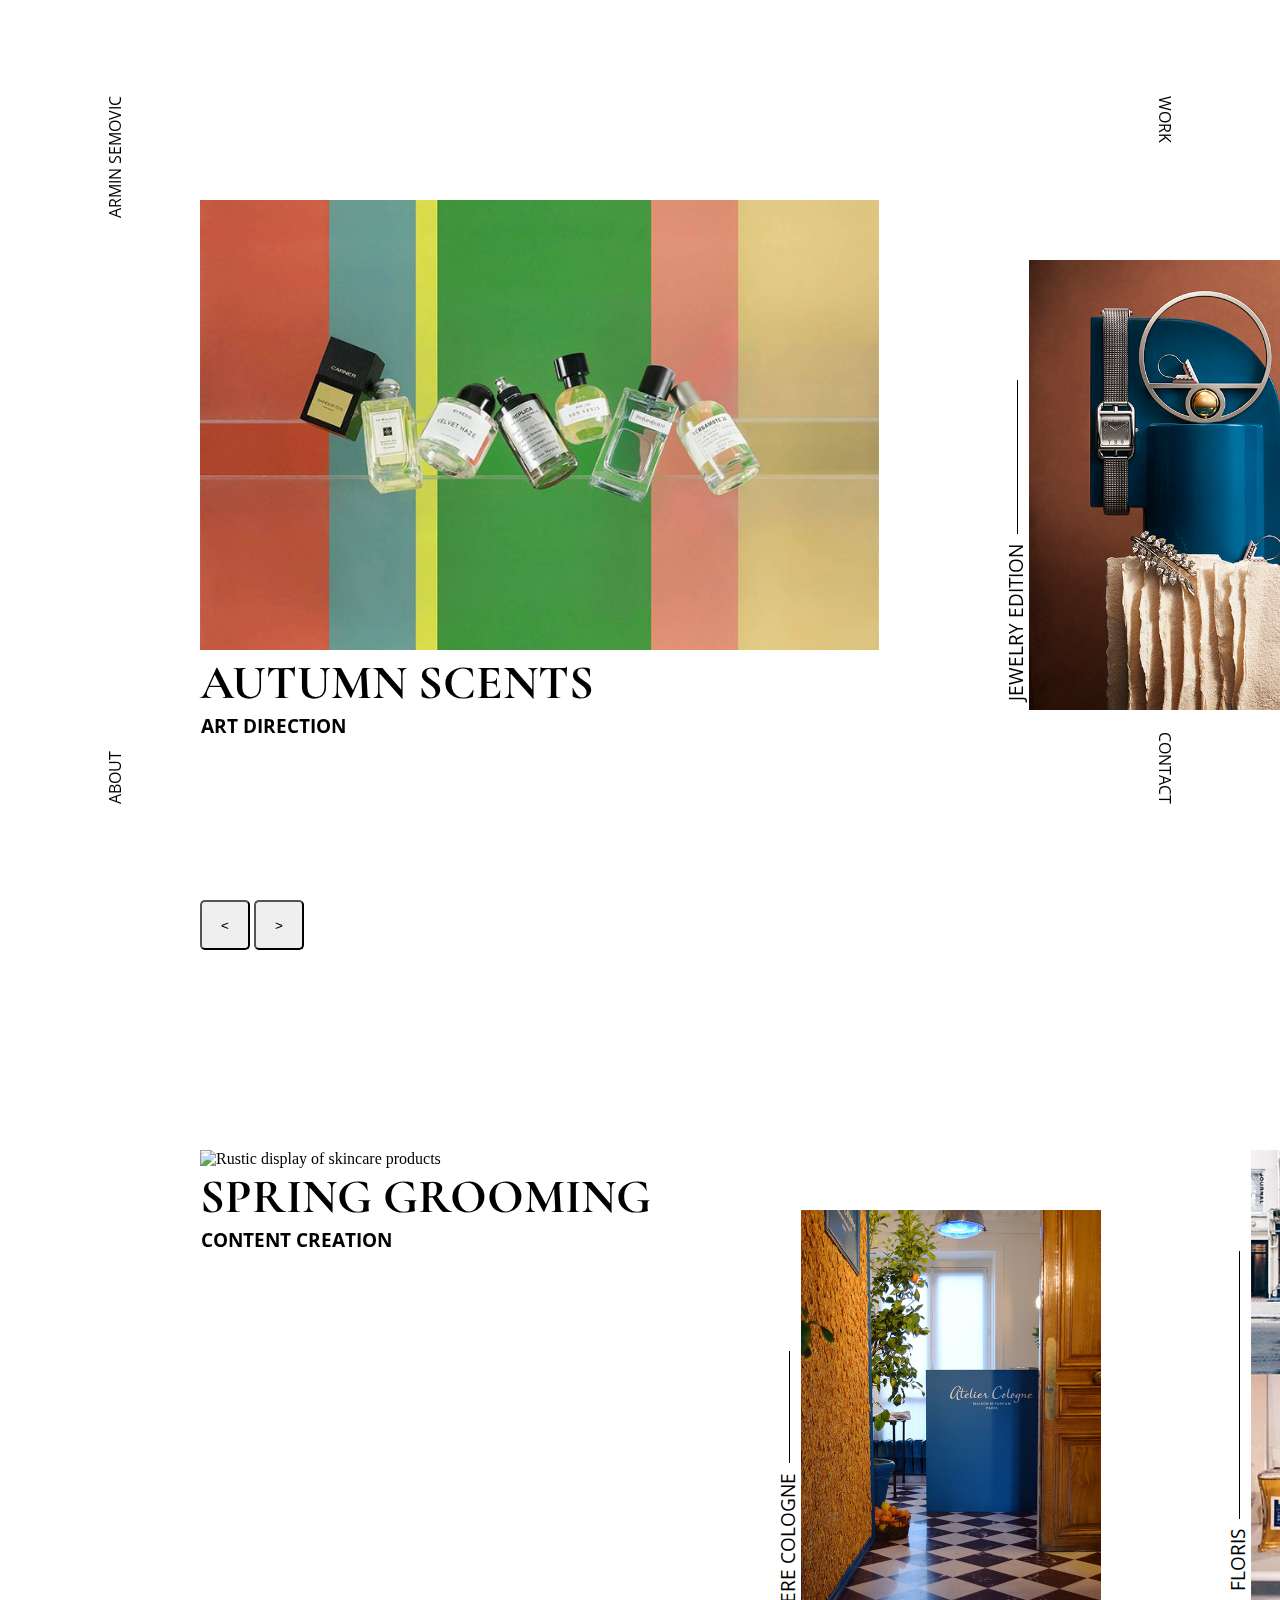
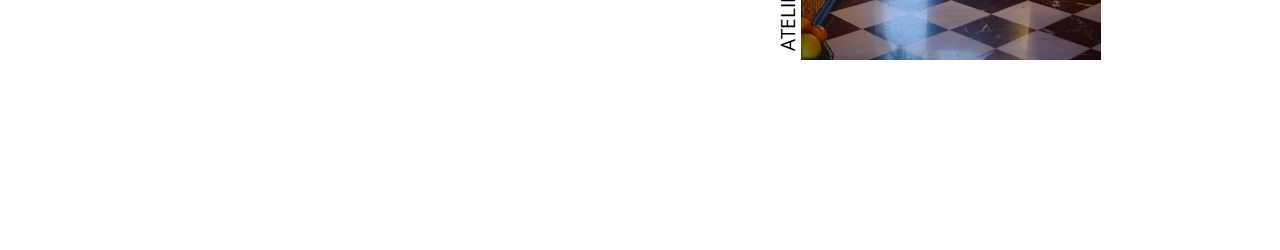
==== commit 85d05047: "broken nav" ====
--- a/work.html
+++ b/work.html
@@ -20,12 +20,21 @@
   <header>
     <div class="navbar-mobile light"> <!-- MOBILE NAVBAR -->
       <div class="logo">
-        <h1>A.S.</h1>
+        <a href="index.html"><h1>A.S.</h1></a>
       </div>
 
-      <div class="hamburger">
+      <div id="hamburger">
         <object type="image/svg+xml" data="svg/hamburger_nav.svg">Your browser does not support SVGs</object>
       </div>
+    </div>
+    
+    <div id="navbar-mobile-expansion" class="light">
+      <ul>
+        <li><a href="index.html">ARMIN SEMOVIC</a></li>
+        <li><a href="work.html">WORK</a></li>
+        <li><a href="index.html">ABOUT</a></li>
+        <li><a href="index.html">CONTACT</a></li>
+      </ul>
     </div>
 	
     <div class="navbar-desktop"> <!-- DESKTOP NAVBAR -->
@@ -54,24 +63,24 @@
       </div>
 
       <div class="captioned-image">
+        <img src="images/parfume_bottles.png" alt="Perfume bottles">
         <p class="thumb-caption">AUTUMN SCENTS</p>
-        <img src="images/parfume_bottles.png" alt="Perfume bottles">
       </div>
       <div class="captioned-image">
+        <img src="images/1806_Plaza16486.jpg" alt="Display of jewelry">
         <p class="thumb-caption">JEWELRY EDITION</p>
-        <img src="images/1806_Plaza16486.jpg" alt="Display of jewelry">
       </div>
       <div class="captioned-image">
+        <img src="images/cover_grroming.png" alt="Grooming handsome man">
         <p class="thumb-caption">THE SKIN YOU'RE IN</p>
-        <img src="images/cover_grroming.png" alt="Grooming handsome man">
       </div>
       <div class="captioned-image">
+        <img src="images/winter_products 2.png" alt="Winter products">
         <p class="thumb-caption">WINTER ESSENTIALS</p>
-        <img src="images/winter_products 2.png" alt="Winter products">
       </div>
       <div class="captioned-image">
+        <img src="images/eau-1.png" alt="Perfume displayed in foam">
         <p class="thumb-caption">CHILLY HOT</p>
-        <img src="images/eau-1.png" alt="Perfume displayed in foam">
       </div>
 
       <div class="container">
@@ -81,20 +90,20 @@
       </div>
 
       <div class="captioned-image">
+        <img src="images/spring_grooming.jpg" alt="Rustic display of skincare products">
         <p class="thumb-caption">SPRING GROOMING</p>
-        <img src="images/spring_grooming.jpg" alt="Rustic display of skincare products">
       </div>
       <div class="captioned-image">
+        <img src="images/ateliere_cologne_entre.png" alt="Hallway with perfume box">
         <p class="thumb-caption">ATELIERE COLOGNE</p>
-        <img src="images/ateliere_cologne_entre.png" alt="Hallway with perfume box">
       </div>
       <div class="captioned-image">
+        <img src="images/floris_cover.png" alt="Magazine cover for Floris">
         <p class="thumb-caption">FLORIS</p>
-        <img src="images/floris_cover.png" alt="Magazine cover for Floris">
       </div>
       <div class="captioned-image">
+        <img src="images/hermes1.png" alt="Tiled corner stairs">
         <p class="thumb-caption">SALONE DEL MOBILE</p>
-        <img src="images/hermes1.png" alt="Tiled corner stairs">
       </div>
 
     </section>
@@ -160,8 +169,9 @@
 
   </main>
 
-  <script data-require="jquery" data-semver="2.1.1" src="//cdnjs.cloudflare.com/ajax/libs/jquery/2.1.1/jquery.min.js"></script>
+
   <script src="js/script.js"></script>
+  <script src="https://ajax.googleapis.com/ajax/libs/jquery/3.3.1/jquery.min.js"></script>
 
 </body>
 </html>--- a/css/style.css
+++ b/css/style.css
@@ -6,6 +6,10 @@
 .dark p, .dark a {
   color: #ffffff;
   font-family: "Open Sans", sans-serif;
+  text-decoration: none;
+}
+.dark a:hover {
+  text-decoration: line-through;
 }
 
 .light h1, .light h2, .light h3, .light h4 {
@@ -16,16 +20,107 @@
 .light p, .light a {
   color: #000000;
   font-family: "Open Sans", sans-serif;
+  text-decoration: none;
+}
+.light a:hover {
+  text-decoration: line-through;
 }
 
 .namesplash {
-  display: none;
+  align-items: center;
+  display: none;
+  flex-direction: column;
   font-size: 4rem;
-  margin: 400px auto 600px;
-  text-align: center;
+  margin: 35vh 0;
+  text-align: center;
+  width: 100%;
 }
 .namesplash .subsplash {
   font-size: 1rem;
+}
+
+.container {
+  display: block;
+  height: 300px;
+  width: 100%;
+}
+
+.postgroup {
+  top: 125px;
+  left: -90px;
+  margin-top: 40px;
+  transform: rotate(270deg);
+  position: relative;
+  width: 300px;
+}
+
+h3.groupname {
+  font-family: "Open Sans", sans-serif;
+  padding: 1px;
+}
+
+.endline {
+  display: block;
+  width: 100%;
+}
+.endline:after {
+  content: "";
+  position: absolute;
+  bottom: 1px;
+  left: 0;
+  right: 0;
+  height: 0.5em;
+  border-top: 1px solid black;
+  z-index: -1;
+}
+.endline span {
+  background-color: white;
+  padding-right: 10px;
+}
+
+.text-block {
+  margin: 200px 3rem 100px;
+}
+.text-block .sub-heading {
+  font-size: 2rem;
+}
+
+.contact-info {
+  margin: 50px 0;
+  text-align: center;
+}
+
+.contact {
+  margin-bottom: 40px;
+}
+
+.contact-miniheading {
+  font-size: 1.3rem;
+}
+
+.contact-prompt {
+  display: none;
+}
+
+i.fab.fa-instagram {
+  color: #ffffff;
+  font-size: 2rem;
+  margin: 0.5rem;
+}
+
+.dark {
+  background: url(../images/leather_background.jpg) center fixed;
+  background-size: cover;
+}
+
+.captioned-image {
+  margin-bottom: 150px;
+  position: relative;
+  text-align: center;
+  width: 100%;
+}
+.captioned-image img {
+  width: 100%;
 }
 
 .image-caption {
@@ -44,51 +139,6 @@
   text-align: center;
 }
 
-.text-block {
-  margin: 200px 3rem 100px;
-}
-.text-block .sub-heading {
-  font-size: 2rem;
-}
-
-.contact-info {
-  margin: 50px 0;
-  text-align: center;
-}
-
-.contact {
-  margin-bottom: 40px;
-}
-
-.contact-miniheading {
-  font-size: 1.3rem;
-}
-
-.contact-prompt {
-  display: none;
-}
-
-i.fab.fa-instagram {
-  color: #ffffff;
-  font-size: 2rem;
-  margin: 0.5rem;
-}
-
-.dark {
-  background: url(../images/leather_background.jpg) center fixed;
-  background-size: cover;
-}
-
-.captioned-image {
-  margin-bottom: 150px;
-  position: relative;
-  text-align: center;
-  width: 100%;
-}
-.captioned-image img {
-  width: 100%;
-}
-
 .contact-image {
   margin: 0 auto;
   width: 55%;
@@ -99,12 +149,41 @@
 }
 
 .gallery {
-  display: flex;
+  display: none;
   flex-wrap: nowrap;
-  overflow-x: auto;
-}
-.gallery .galleryimage {
+  height: 560px;
+  overflow-x: hidden;
+  margin: 200px 0 140px;
+}
+.gallery .gallery-caption {
+  bottom: 170px;
+  display: inline;
+  font-size: 1.2rem;
+  position: absolute;
+  transform: rotate(270deg) translateX(-180px);
+  transform-origin: left bottom;
+}
+.gallery .gallery-heading {
+  font-size: 3rem;
+}
+.gallery .gallery-image {
   flex: 0 0 auto;
+  height: 450px;
+  margin-right: 150px;
+  position: relative;
+}
+.gallery .gallery-image img {
+  height: 100%;
+}
+.gallery .gallery-image:first-of-type {
+  padding-left: 200px;
+}
+.gallery .gallery-image:last-of-type {
+  padding-right: 200px;
+}
+
+.down {
+  margin-top: 60px;
 }
 
 .navbar-mobile {
@@ -118,7 +197,7 @@
   font-size: 1.2rem;
   padding: 1rem 0.8rem;
 }
-.navbar-mobile .hamburger {
+.navbar-mobile #hamburger {
   filter: invert(1);
   height: 70px;
   width: 70px;
@@ -128,8 +207,26 @@
 .navbar-mobile.light {
   background-color: white;
 }
-.navbar-mobile.light .hamburger {
+.navbar-mobile.light #hamburger {
   filter: invert(0);
+}
+
+#navbar-mobile-expansion {
+  display: none;
+  width: 100%;
+}
+#navbar-mobile-expansion ul {
+  padding: 0;
+}
+#navbar-mobile-expansion ul li {
+  align-items: center;
+  background-color: black;
+  height: 100px;
+  text-align: center;
+}
+
+#navbar-mobile-expansion.light li {
+  background-color: white;
 }
 
 .navbar-desktop {
@@ -148,14 +245,14 @@
   text-align: right;
 }
 
-.nav-about {
+.nav-work {
   transform: rotate(90deg);
   top: 160px;
   right: 40px;
   text-align: left;
 }
 
-.nav-work {
+.nav-about {
   transform: rotate(270deg);
   bottom: 160px;
   left: 40px;
@@ -169,6 +266,15 @@
   text-align: right;
 }
 
+.scroll-buttons {
+  margin-left: 200px;
+}
+.scroll-buttons button {
+  border-radius: 5px;
+  height: 50px;
+  width: 50px;
+}
+
 body {
   margin: 0;
 }
@@ -180,6 +286,10 @@
 @media (min-width: 768px) {
   main {
     padding-top: 100px;
+  }
+
+  body.light main {
+    padding-top: 0;
   }
 
   .navbar-mobile {
@@ -230,6 +340,10 @@
   }
 }
 @media (min-width: 1200px) {
+  main {
+    padding-top: 0px;
+  }
+
   .logo, .hamburger {
     display: none !important;
   }
@@ -242,8 +356,16 @@
     display: block;
   }
 
+  .mobile-images {
+    display: none;
+  }
+
+  .gallery {
+    display: flex;
+  }
+
   .namesplash {
-    display: block;
+    display: flex;
   }
 
   .arrowdown {
@@ -257,6 +379,10 @@
     margin: 0 auto 220px;
   }
 
+  .postgroup {
+    display: none;
+  }
+
   .contact-image {
     display: none;
   }
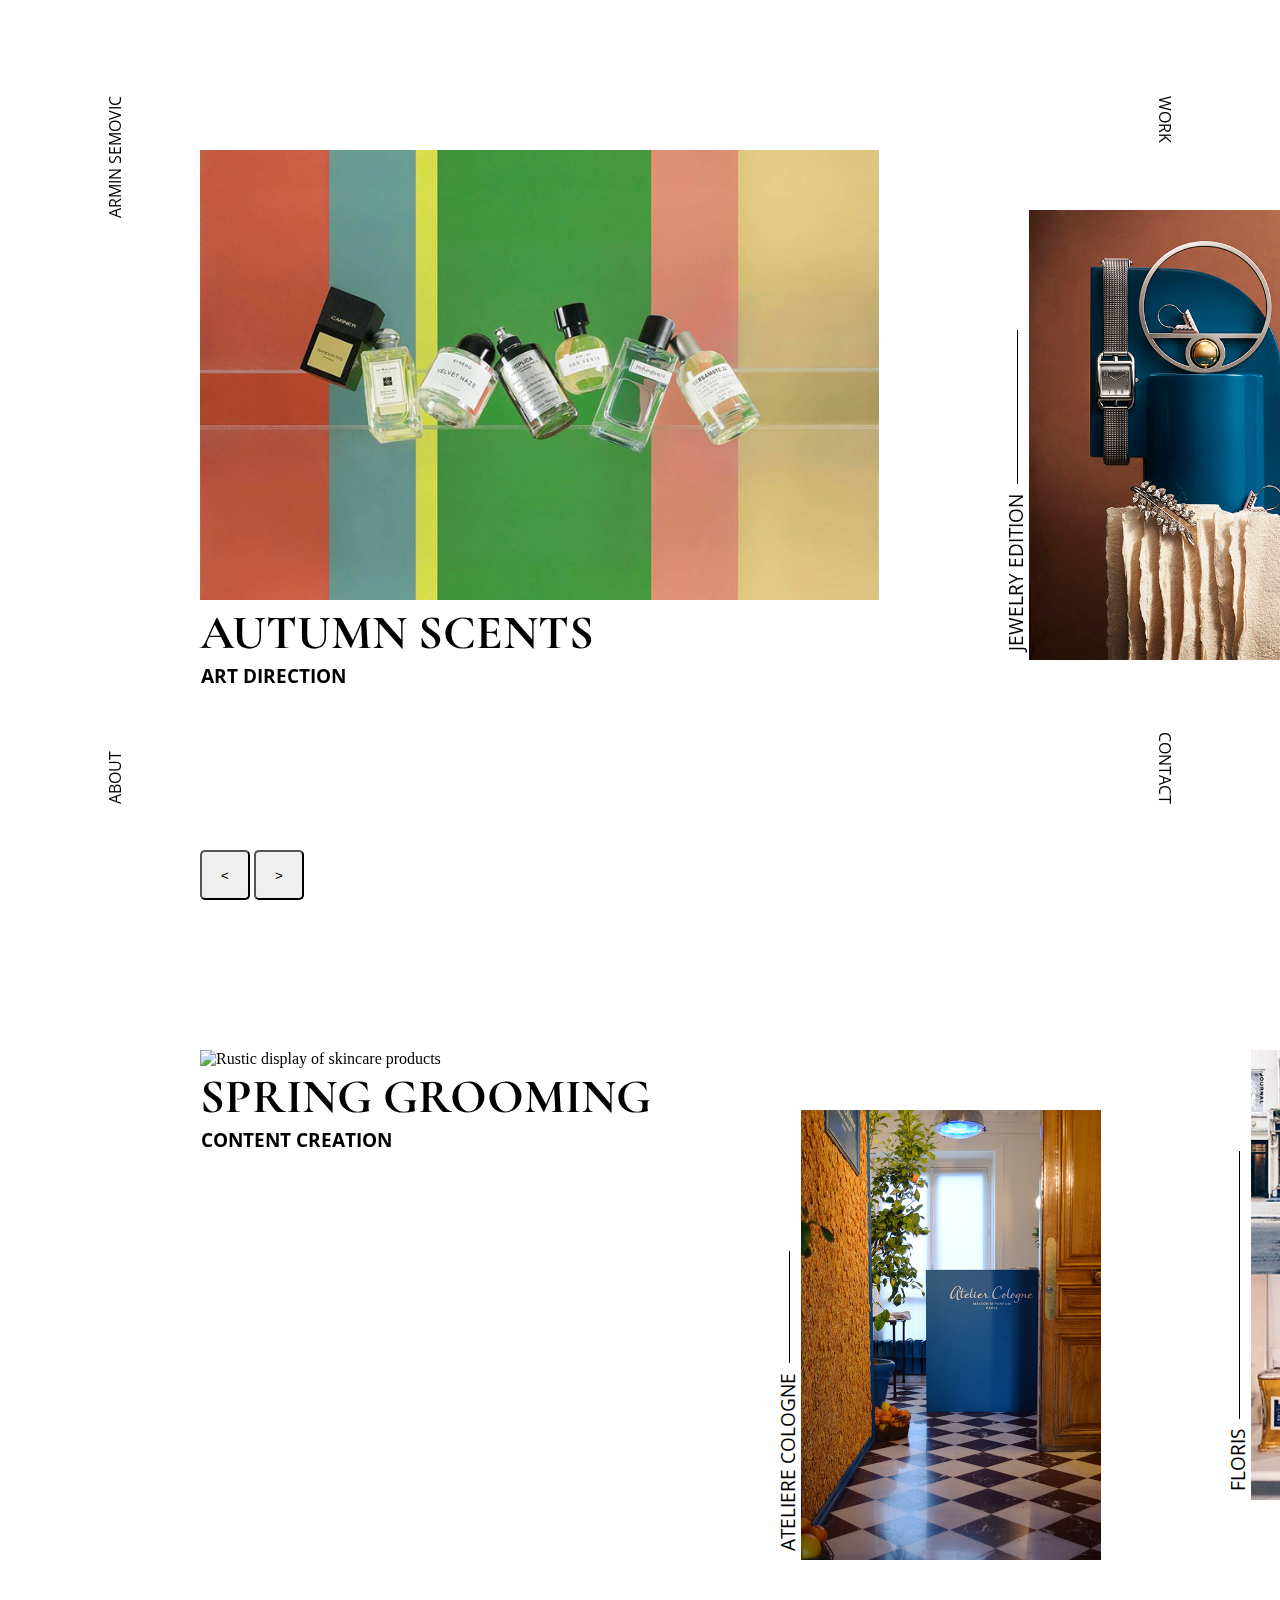
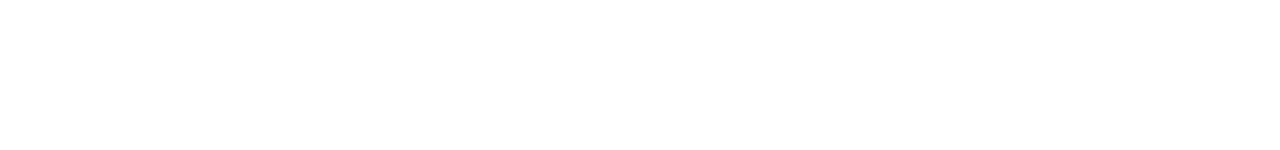
==== commit bcd9f95a: "navbar functional" ====
--- a/work.html
+++ b/work.html
@@ -12,7 +12,6 @@
   <!-- Font Awesome for icons -->
   <link rel="stylesheet" href="https://use.fontawesome.com/releases/v5.7.1/css/all.css" integrity="sha384-fnmOCqbTlWIlj8LyTjo7mOUStjsKC4pOpQbqyi7RrhN7udi9RwhKkMHpvLbHG9Sr" crossorigin="anonymous">
 
-  <link rel="icon" type="image/png" sizes="16x16" href="images/favicon-16x16.png">
   <link rel="stylesheet" href="css/style.css">
 </head>
 
@@ -24,10 +23,10 @@
       </div>
 
       <div id="hamburger">
-        <object type="image/svg+xml" data="svg/hamburger_nav.svg">Your browser does not support SVGs</object>
+        <img src="svg/hamburger_nav.svg" alt="Collapse icon">
       </div>
     </div>
-    
+
     <div id="navbar-mobile-expansion" class="light">
       <ul>
         <li><a href="index.html">ARMIN SEMOVIC</a></li>
@@ -64,23 +63,23 @@
 
       <div class="captioned-image">
         <img src="images/parfume_bottles.png" alt="Perfume bottles">
-        <p class="thumb-caption">AUTUMN SCENTS</p>
+        <h2 class="thumb-caption">AUTUMN SCENTS</h2>
       </div>
       <div class="captioned-image">
         <img src="images/1806_Plaza16486.jpg" alt="Display of jewelry">
-        <p class="thumb-caption">JEWELRY EDITION</p>
+        <h2 class="thumb-caption">JEWELRY EDITION</h2>
       </div>
       <div class="captioned-image">
         <img src="images/cover_grroming.png" alt="Grooming handsome man">
-        <p class="thumb-caption">THE SKIN YOU'RE IN</p>
+        <h2 class="thumb-caption">THE SKIN YOU'RE IN</h2>
       </div>
       <div class="captioned-image">
         <img src="images/winter_products 2.png" alt="Winter products">
-        <p class="thumb-caption">WINTER ESSENTIALS</p>
+        <h2 class="thumb-caption">WINTER ESSENTIALS</h2>
       </div>
       <div class="captioned-image">
         <img src="images/eau-1.png" alt="Perfume displayed in foam">
-        <p class="thumb-caption">CHILLY HOT</p>
+        <h2 class="thumb-caption">CHILLY HOT</h2>
       </div>
 
       <div class="container">
@@ -91,19 +90,19 @@
 
       <div class="captioned-image">
         <img src="images/spring_grooming.jpg" alt="Rustic display of skincare products">
-        <p class="thumb-caption">SPRING GROOMING</p>
+        <h2 class="thumb-caption">SPRING GROOMING</h2>
       </div>
       <div class="captioned-image">
         <img src="images/ateliere_cologne_entre.png" alt="Hallway with perfume box">
-        <p class="thumb-caption">ATELIERE COLOGNE</p>
+        <h2 class="thumb-caption">ATELIERE COLOGNE</h2>
       </div>
       <div class="captioned-image">
         <img src="images/floris_cover.png" alt="Magazine cover for Floris">
-        <p class="thumb-caption">FLORIS</p>
+        <h2 class="thumb-caption">FLORIS</h2>
       </div>
       <div class="captioned-image">
         <img src="images/hermes1.png" alt="Tiled corner stairs">
-        <p class="thumb-caption">SALONE DEL MOBILE</p>
+        <h2 class="thumb-caption">SALONE DEL MOBILE</h2>
       </div>
 
     </section>
@@ -169,9 +168,8 @@
 
   </main>
 
-
+  <script src="https://ajax.googleapis.com/ajax/libs/jquery/3.3.1/jquery.min.js"></script>
   <script src="js/script.js"></script>
-  <script src="https://ajax.googleapis.com/ajax/libs/jquery/3.3.1/jquery.min.js"></script>
 
 </body>
 </html>--- a/css/style.css
+++ b/css/style.css
@@ -153,7 +153,7 @@
   flex-wrap: nowrap;
   height: 560px;
   overflow-x: hidden;
-  margin: 200px 0 140px;
+  margin: 150px 0 140px;
 }
 .gallery .gallery-caption {
   bottom: 170px;
@@ -186,6 +186,11 @@
   margin-top: 60px;
 }
 
+.thumb-caption {
+  font-size: 2.5rem;
+  text-align: left;
+}
+
 .navbar-mobile {
   background-color: black;
   display: flex;
@@ -216,6 +221,7 @@
   width: 100%;
 }
 #navbar-mobile-expansion ul {
+  margin: 0;
   padding: 0;
 }
 #navbar-mobile-expansion ul li {
@@ -267,6 +273,7 @@
 }
 
 .scroll-buttons {
+  display: none;
   margin-left: 200px;
 }
 .scroll-buttons button {
@@ -390,6 +397,10 @@
   .contact-prompt {
     display: block;
   }
+
+  .scroll-buttons {
+    display: block;
+  }
 }
 
 /*# sourceMappingURL=style.css.map */
